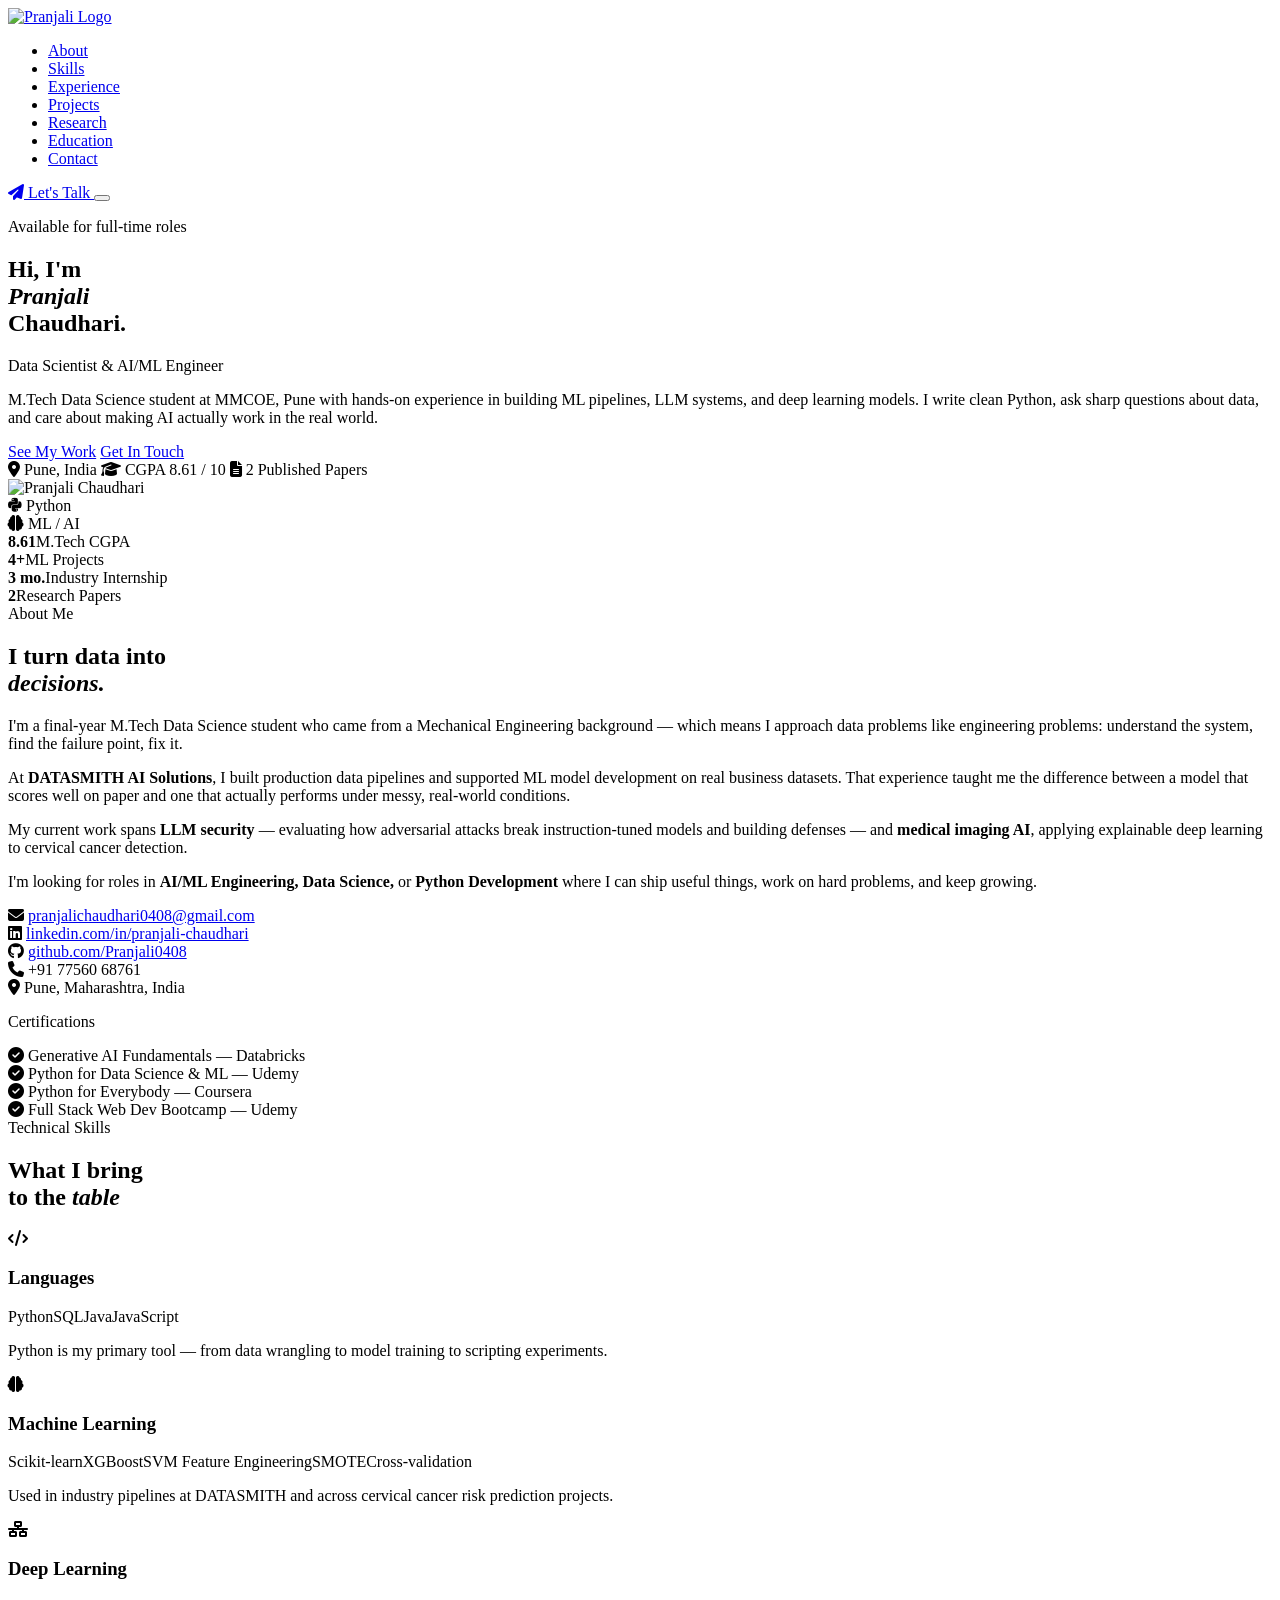
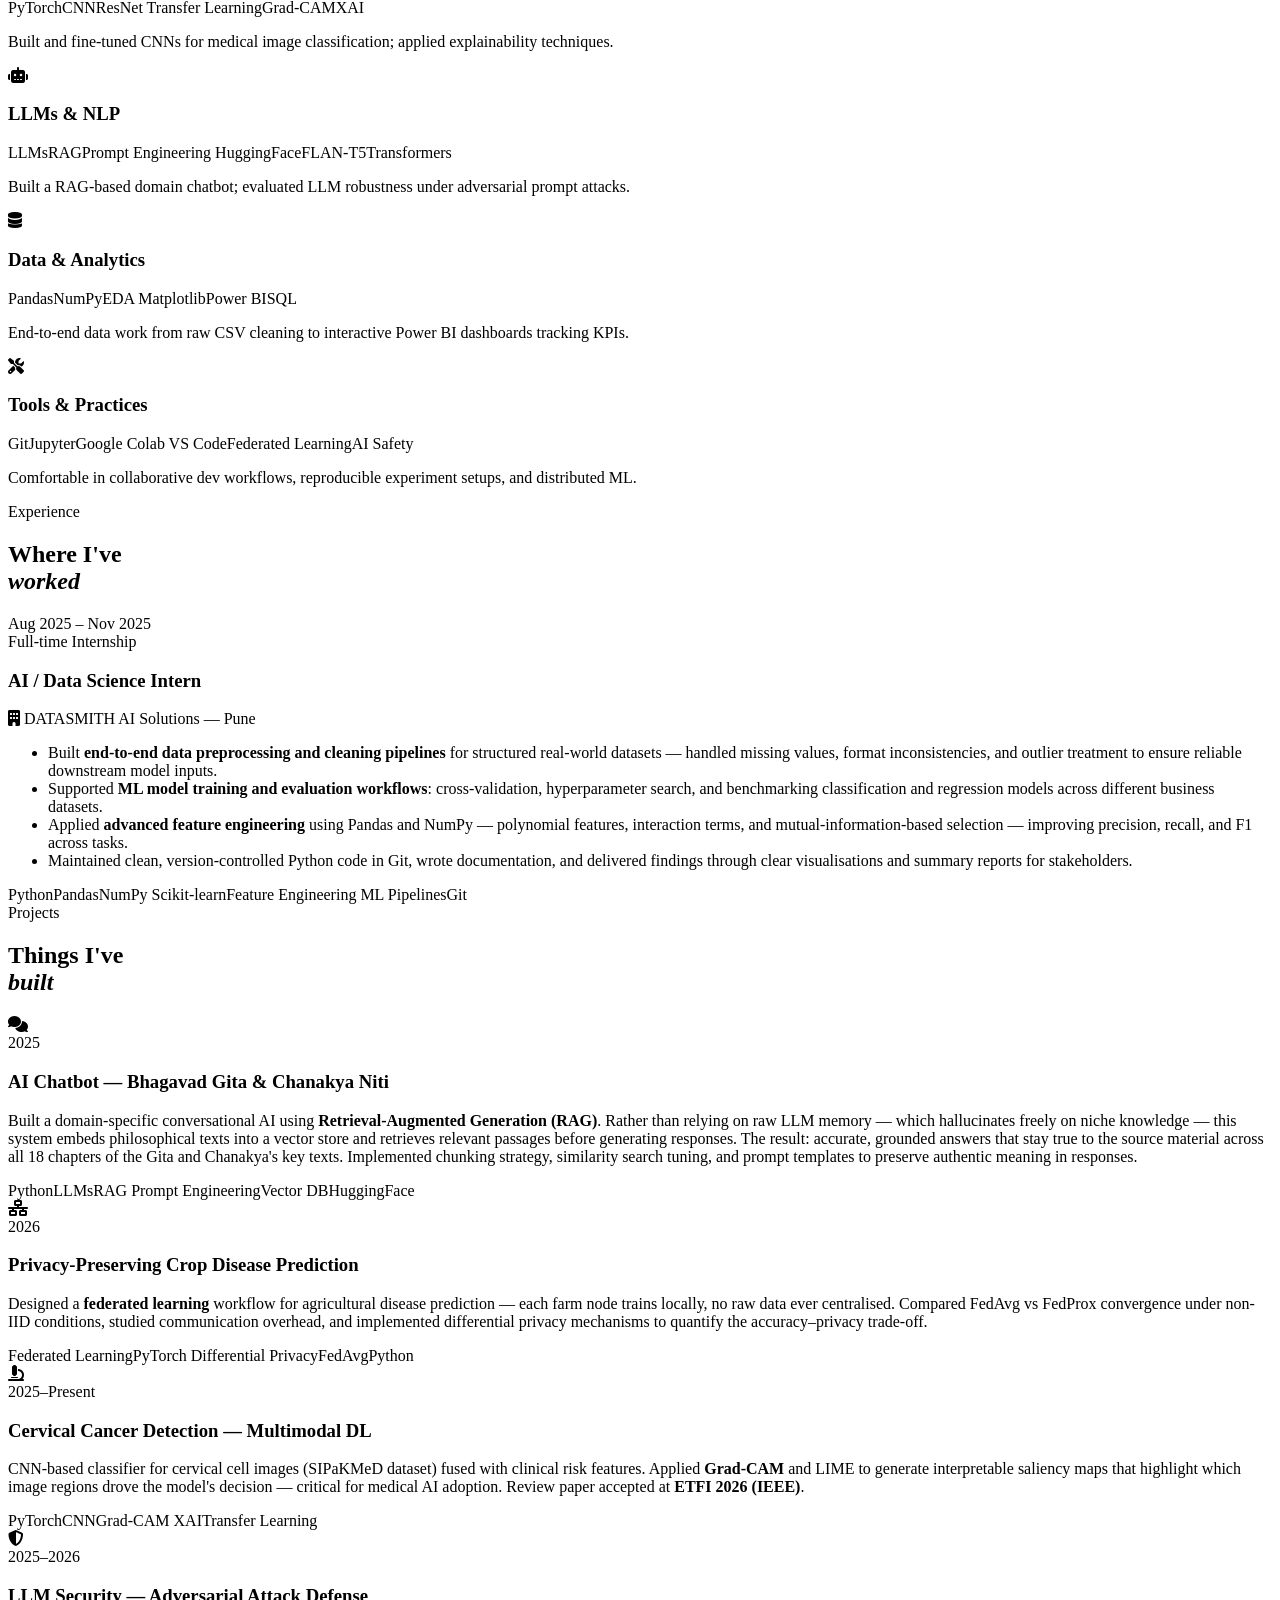
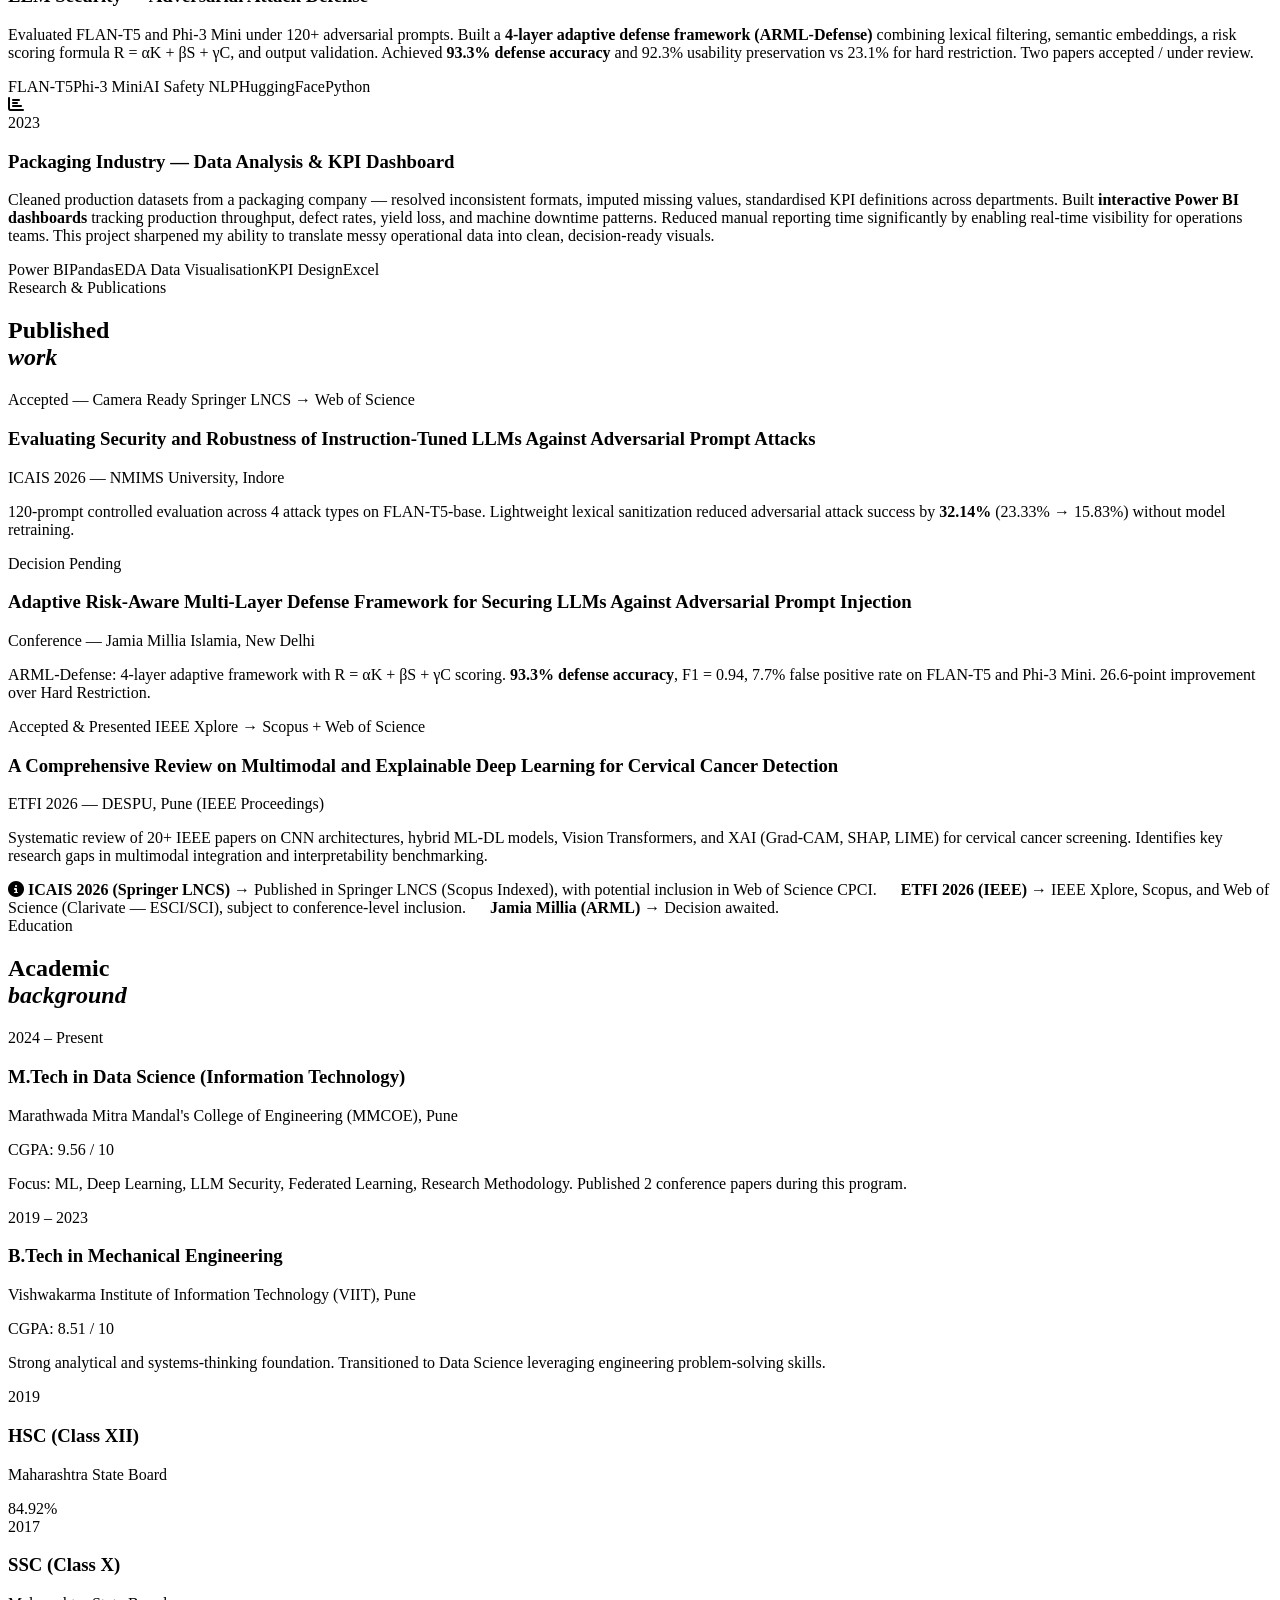
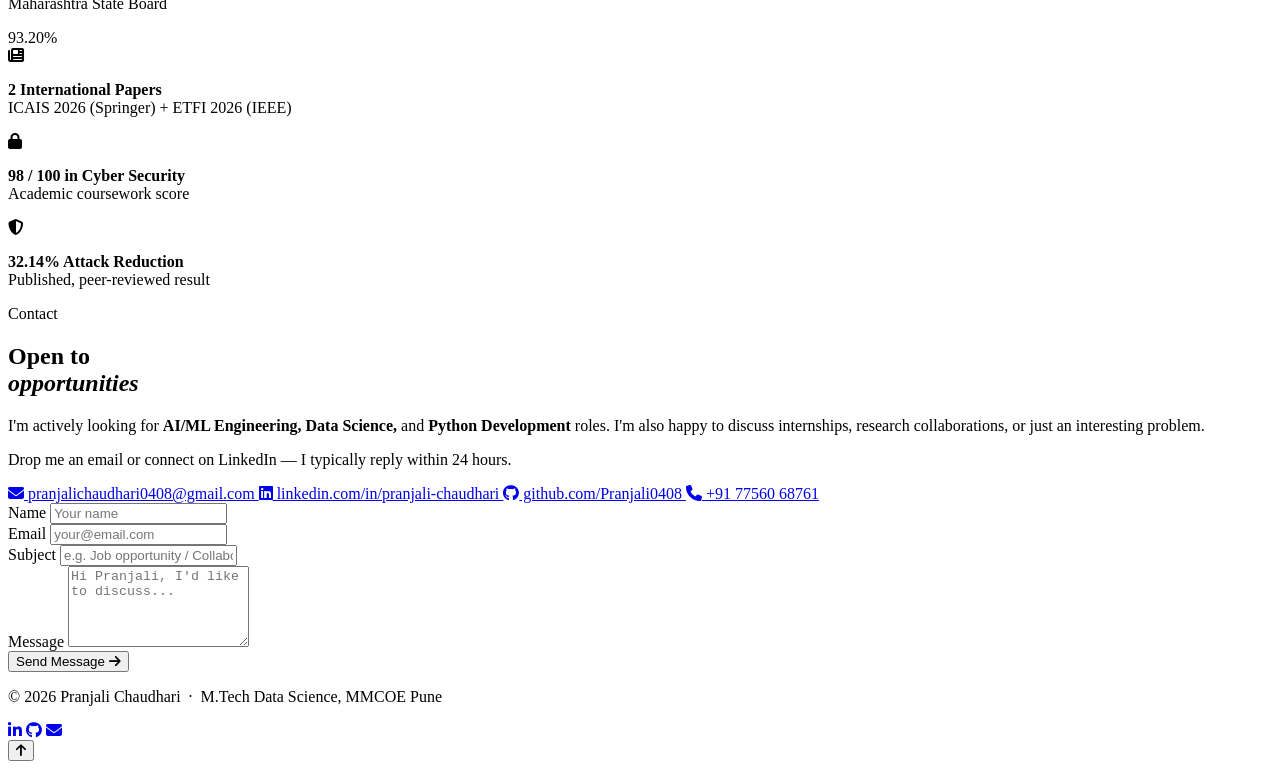
==== portfolio2/index.html @ 1c3c1603 "index.html" ====
<!DOCTYPE html>
<html lang="en">
<head>
  <meta charset="UTF-8" />
  <meta name="viewport" content="width=device-width, initial-scale=1.0" />
  <title>Pranjali Chaudhari — Data Scientist & AI/ML Engineer</title>
  <link rel="preconnect" href="https://fonts.googleapis.com" />
  <link href="https://fonts.googleapis.com/css2?family=Cormorant+Garamond:wght@400;500;600;700&family=Plus+Jakarta+Sans:wght@300;400;500;600;700&family=JetBrains+Mono:wght@400;500&display=swap" rel="stylesheet" />
  <link rel="stylesheet" href="https://cdnjs.cloudflare.com/ajax/libs/font-awesome/6.5.0/css/all.min.css" />
  <link rel="stylesheet" href="style.css" />
</head>
<body>

  <!-- NAV -->
  <header id="header">
    <nav class="nav-inner">
     <a class="logo" href="#home">
  <img src="ChatGPT Image Mar 29, 2026, 11_35_41 AM.png" alt="Pranjali Logo">
</a>
      <ul class="nav-links" id="navLinks">
        <li><a href="#about">About</a></li>
        <li><a href="#skills">Skills</a></li>
        <li><a href="#experience">Experience</a></li>
        <li><a href="#projects">Projects</a></li>
        <li><a href="#research">Research</a></li>
        <li><a href="#education">Education</a></li>
        <li><a href="#contact">Contact</a></li>
      </ul>
      <a class="nav-hire" href="mailto:pranjalichaudhari0408@gmail.com">
        <i class="fas fa-paper-plane"></i> Let's Talk
      </a>
      <button class="burger" id="burger" onclick="toggleNav()">
        <span></span><span></span><span></span>
      </button>
    </nav>
  </header>

  <!-- HERO -->
  <section id="home" class="hero">
    <div class="hero-inner">

      <!-- LEFT -->
      <div class="hero-text">
        <p class="hero-eyebrow">
          <span class="dot"></span> Available for full-time roles
        </p>
        <h1 class="hero-heading">
          Hi, I'm<br>
          <em>Pranjali</em><br>
          Chaudhari.
        </h1>
        <p class="hero-role" id="roleText">Data Scientist & AI/ML Engineer</p>
        <p class="hero-bio">
          M.Tech Data Science student at MMCOE, Pune with hands-on experience in building
          ML pipelines, LLM systems, and deep learning models. I write clean Python,
          ask sharp questions about data, and care about making AI actually work in the real world.
        </p>
        <div class="hero-actions">
          <a href="#projects" class="btn-main">See My Work</a>
          <a href="#contact" class="btn-sec">Get In Touch</a>
        </div>
        <div class="hero-chips">
          <span class="chip"><i class="fas fa-map-marker-alt"></i> Pune, India</span>
          <span class="chip"><i class="fas fa-graduation-cap"></i> CGPA 8.61 / 10</span>
          <span class="chip"><i class="fas fa-file-alt"></i> 2 Published Papers</span>
        </div>
      </div>

      <!-- RIGHT: PHOTO -->
      <div class="hero-photo">
        <div class="photo-card">
          <!--
            TO ADD YOUR PHOTO:
            Replace the block below with:
            <img src="photo.png" alt="Pranjali Chaudhari" />
          -->
          
          <img src="PassportPhotograph (1).png" alt="Pranjali Chaudhari" />
          <div class="photo-card">
 
</div>
        </div>
        <div class="photo-accent"></div>
        <div class="photo-tag t1"><i class="fab fa-python"></i> Python</div>
        <div class="photo-tag t2"><i class="fas fa-brain"></i> ML / AI</div>
      </div>

    </div>

    <!-- STAT ROW -->
    <div class="stat-row">
      <div class="stat-item">
        <strong>8.61</strong><span>M.Tech CGPA</span>
      </div>
      <div class="stat-divider"></div>
      <div class="stat-item">
        <strong>4+</strong><span>ML Projects</span>
      </div>
      <div class="stat-divider"></div>
      <div class="stat-item">
        <strong>3 mo.</strong><span>Industry Internship</span>
      </div>
      <div class="stat-divider"></div>
      <div class="stat-item">
        <strong>2</strong><span>Research Papers</span>
      </div>
    </div>
  </section>

  <!-- ABOUT -->
  <section id="about" class="section">
    <div class="wrap">
      <div class="section-label">About Me</div>
      <div class="about-grid">
        <div class="about-left">
          <h2 class="section-heading">I turn data into<br><em>decisions.</em></h2>
          <p>
            I'm a final-year M.Tech Data Science student who came from a Mechanical Engineering background
            — which means I approach data problems like engineering problems: understand the system,
            find the failure point, fix it.
          </p>
          <p>
            At <strong>DATASMITH AI Solutions</strong>, I built production data pipelines and
            supported ML model development on real business datasets. That experience taught me
            the difference between a model that scores well on paper and one that
            actually performs under messy, real-world conditions.
          </p>
          <p>
            My current work spans <strong>LLM security</strong> — evaluating how adversarial attacks
            break instruction-tuned models and building defenses — and <strong>medical imaging AI</strong>,
            applying explainable deep learning to cervical cancer detection.
          </p>
          <p>
            I'm looking for roles in <strong>AI/ML Engineering, Data Science,</strong> or
            <strong>Python Development</strong> where I can ship useful things, work on hard problems,
            and keep growing.
          </p>
        </div>
        <div class="about-right">
          <div class="info-block">
            <div class="info-row">
              <i class="fas fa-envelope"></i>
              <a href="mailto:pranjalichaudhari0408@gmail.com">pranjalichaudhari0408@gmail.com</a>
            </div>
            <div class="info-row">
              <i class="fab fa-linkedin"></i>
              <a href="https://linkedin.com/in/pranjali-chaudhari" target="_blank">linkedin.com/in/pranjali-chaudhari</a>
            </div>
            <div class="info-row">
              <i class="fab fa-github"></i>
              <a href="https://github.com/Pranjali0408" target="_blank">github.com/Pranjali0408</a>
            </div>
            <div class="info-row">
              <i class="fas fa-phone"></i>
              <span>+91 77560 68761</span>
            </div>
            <div class="info-row">
              <i class="fas fa-map-marker-alt"></i>
              <span>Pune, Maharashtra, India</span>
            </div>
          </div>
          <div class="cert-block">
            <p class="cert-title">Certifications</p>
            <div class="cert-list">
              <div class="cert-row"><i class="fas fa-check-circle"></i> Generative AI Fundamentals — Databricks</div>
              <div class="cert-row"><i class="fas fa-check-circle"></i> Python for Data Science & ML — Udemy</div>
              <div class="cert-row"><i class="fas fa-check-circle"></i> Python for Everybody — Coursera</div>
              <div class="cert-row"><i class="fas fa-check-circle"></i> Full Stack Web Dev Bootcamp — Udemy</div>
            </div>
          </div>
        </div>
      </div>
    </div>
  </section>

  <!-- SKILLS -->
  <section id="skills" class="section bg-alt">
    <div class="wrap">
      <div class="section-label">Technical Skills</div>
      <h2 class="section-heading">What I bring<br>to the <em>table</em></h2>
      <div class="skills-grid">

        <div class="skill-card" data-delay="0">
          <div class="sk-icon"><i class="fas fa-code"></i></div>
          <h3>Languages</h3>
          <div class="sk-tags">
            <span>Python</span><span>SQL</span><span>Java</span><span>JavaScript</span>
          </div>
          <p class="sk-note">Python is my primary tool — from data wrangling to model training to scripting experiments.</p>
        </div>

        <div class="skill-card" data-delay="1">
          <div class="sk-icon"><i class="fas fa-brain"></i></div>
          <h3>Machine Learning</h3>
          <div class="sk-tags">
            <span>Scikit-learn</span><span>XGBoost</span><span>SVM</span>
            <span>Feature Engineering</span><span>SMOTE</span><span>Cross-validation</span>
          </div>
          <p class="sk-note">Used in industry pipelines at DATASMITH and across cervical cancer risk prediction projects.</p>
        </div>

        <div class="skill-card" data-delay="2">
          <div class="sk-icon"><i class="fas fa-network-wired"></i></div>
          <h3>Deep Learning</h3>
          <div class="sk-tags">
            <span>PyTorch</span><span>CNN</span><span>ResNet</span>
            <span>Transfer Learning</span><span>Grad-CAM</span><span>XAI</span>
          </div>
          <p class="sk-note">Built and fine-tuned CNNs for medical image classification; applied explainability techniques.</p>
        </div>

        <div class="skill-card" data-delay="3">
          <div class="sk-icon"><i class="fas fa-robot"></i></div>
          <h3>LLMs & NLP</h3>
          <div class="sk-tags">
            <span>LLMs</span><span>RAG</span><span>Prompt Engineering</span>
            <span>HuggingFace</span><span>FLAN-T5</span><span>Transformers</span>
          </div>
          <p class="sk-note">Built a RAG-based domain chatbot; evaluated LLM robustness under adversarial prompt attacks.</p>
        </div>

        <div class="skill-card" data-delay="4">
          <div class="sk-icon"><i class="fas fa-database"></i></div>
          <h3>Data & Analytics</h3>
          <div class="sk-tags">
            <span>Pandas</span><span>NumPy</span><span>EDA</span>
            <span>Matplotlib</span><span>Power BI</span><span>SQL</span>
          </div>
          <p class="sk-note">End-to-end data work from raw CSV cleaning to interactive Power BI dashboards tracking KPIs.</p>
        </div>

        <div class="skill-card" data-delay="5">
          <div class="sk-icon"><i class="fas fa-tools"></i></div>
          <h3>Tools & Practices</h3>
          <div class="sk-tags">
            <span>Git</span><span>Jupyter</span><span>Google Colab</span>
            <span>VS Code</span><span>Federated Learning</span><span>AI Safety</span>
          </div>
          <p class="sk-note">Comfortable in collaborative dev workflows, reproducible experiment setups, and distributed ML.</p>
        </div>

      </div>
    </div>
  </section>

  <!-- EXPERIENCE -->
  <section id="experience" class="section">
    <div class="wrap">
      <div class="section-label">Experience</div>
      <h2 class="section-heading">Where I've<br><em>worked</em></h2>
      <div class="exp-block">
        <div class="exp-left">
          <div class="exp-period">Aug 2025 – Nov 2025</div>
          <div class="exp-type">Full-time Internship</div>
        </div>
        <div class="exp-right">
          <h3 class="exp-title">AI / Data Science Intern</h3>
          <p class="exp-company"><i class="fas fa-building"></i> DATASMITH AI Solutions — Pune</p>
          <ul class="exp-list">
            <li>
              Built <strong>end-to-end data preprocessing and cleaning pipelines</strong> for structured real-world datasets —
              handled missing values, format inconsistencies, and outlier treatment to ensure reliable downstream model inputs.
            </li>
            <li>
              Supported <strong>ML model training and evaluation workflows</strong>: cross-validation, hyperparameter search,
              and benchmarking classification and regression models across different business datasets.
            </li>
            <li>
              Applied <strong>advanced feature engineering</strong> using Pandas and NumPy — polynomial features,
              interaction terms, and mutual-information-based selection — improving precision, recall, and F1 across tasks.
            </li>
            <li>
              Maintained clean, version-controlled Python code in Git, wrote documentation, and delivered findings
              through clear visualisations and summary reports for stakeholders.
            </li>
          </ul>
          <div class="exp-stack">
            <span>Python</span><span>Pandas</span><span>NumPy</span>
            <span>Scikit-learn</span><span>Feature Engineering</span>
            <span>ML Pipelines</span><span>Git</span>
          </div>
        </div>
      </div>
    </div>
  </section>

  <!-- PROJECTS -->
  <section id="projects" class="section bg-alt">
    <div class="wrap">
      <div class="section-label">Projects</div>
      <h2 class="section-heading">Things I've<br><em>built</em></h2>

      <div class="proj-grid">

        <!-- CHATBOT - Featured -->
        <div class="proj-card wide" data-delay="0">
          <div class="proj-header">
            <div class="proj-icon icon-blue"><i class="fas fa-comments"></i></div>
            <span class="proj-year">2025</span>
          </div>
          <h3>AI Chatbot — Bhagavad Gita & Chanakya Niti</h3>
          <p>
            Built a domain-specific conversational AI using <strong>Retrieval-Augmented Generation (RAG)</strong>.
            Rather than relying on raw LLM memory — which hallucinates freely on niche knowledge —
            this system embeds philosophical texts into a vector store and retrieves relevant passages before generating responses.
            The result: accurate, grounded answers that stay true to the source material across all 18 chapters of the Gita and Chanakya's key texts.
            Implemented chunking strategy, similarity search tuning, and prompt templates to preserve authentic meaning in responses.
          </p>
          <div class="proj-stack">
            <span>Python</span><span>LLMs</span><span>RAG</span>
            <span>Prompt Engineering</span><span>Vector DB</span><span>HuggingFace</span>
          </div>
        </div>

        <!-- Federated Learning -->
        <div class="proj-card" data-delay="1">
          <div class="proj-header">
            <div class="proj-icon icon-green"><i class="fas fa-network-wired"></i></div>
            <span class="proj-year">2026</span>
          </div>
          <h3>Privacy-Preserving Crop Disease Prediction</h3>
          <p>
            Designed a <strong>federated learning</strong> workflow for agricultural disease prediction —
            each farm node trains locally, no raw data ever centralised.
            Compared FedAvg vs FedProx convergence under non-IID conditions,
            studied communication overhead, and implemented differential privacy mechanisms
            to quantify the accuracy–privacy trade-off.
          </p>
          <div class="proj-stack">
            <span>Federated Learning</span><span>PyTorch</span>
            <span>Differential Privacy</span><span>FedAvg</span><span>Python</span>
          </div>
        </div>

        <!-- Cervical Cancer -->
        <div class="proj-card" data-delay="2">
          <div class="proj-header">
            <div class="proj-icon icon-rose"><i class="fas fa-microscope"></i></div>
            <span class="proj-year">2025–Present</span>
          </div>
          <h3>Cervical Cancer Detection — Multimodal DL</h3>
          <p>
            CNN-based classifier for cervical cell images (SIPaKMeD dataset) fused with
            clinical risk features. Applied <strong>Grad-CAM</strong> and LIME to generate
            interpretable saliency maps that highlight which image regions drove the model's decision —
            critical for medical AI adoption. Review paper accepted at <strong>ETFI 2026 (IEEE)</strong>.
          </p>
          <div class="proj-stack">
            <span>PyTorch</span><span>CNN</span><span>Grad-CAM</span>
            <span>XAI</span><span>Transfer Learning</span>
          </div>
        </div>

        <!-- LLM Security -->
        <div class="proj-card" data-delay="3">
          <div class="proj-header">
            <div class="proj-icon icon-amber"><i class="fas fa-shield-alt"></i></div>
            <span class="proj-year">2025–2026</span>
          </div>
          <h3>LLM Security — Adversarial Attack Defense</h3>
          <p>
            Evaluated FLAN-T5 and Phi-3 Mini under 120+ adversarial prompts.
            Built a <strong>4-layer adaptive defense framework (ARML-Defense)</strong>
            combining lexical filtering, semantic embeddings, a risk scoring formula
            R = αK + βS + γC, and output validation. Achieved <strong>93.3% defense accuracy</strong>
            and 92.3% usability preservation vs 23.1% for hard restriction.
            Two papers accepted / under review.
          </p>
          <div class="proj-stack">
            <span>FLAN-T5</span><span>Phi-3 Mini</span><span>AI Safety</span>
            <span>NLP</span><span>HuggingFace</span><span>Python</span>
          </div>
        </div>

        <!-- Power BI -->
        <div class="proj-card wide" data-delay="4">
          <div class="proj-header">
            <div class="proj-icon icon-blue"><i class="fas fa-chart-bar"></i></div>
            <span class="proj-year">2023</span>
          </div>
          <h3>Packaging Industry — Data Analysis & KPI Dashboard</h3>
          <p>
            Cleaned production datasets from a packaging company — resolved inconsistent formats, imputed missing values,
            standardised KPI definitions across departments. Built <strong>interactive Power BI dashboards</strong>
            tracking production throughput, defect rates, yield loss, and machine downtime patterns.
            Reduced manual reporting time significantly by enabling real-time visibility for operations teams.
            This project sharpened my ability to translate messy operational data into clean, decision-ready visuals.
          </p>
          <div class="proj-stack">
            <span>Power BI</span><span>Pandas</span><span>EDA</span>
            <span>Data Visualisation</span><span>KPI Design</span><span>Excel</span>
          </div>
        </div>

      </div>
    </div>
  </section>

  <!-- RESEARCH -->
  <section id="research" class="section">
    <div class="wrap">
      <div class="section-label">Research & Publications</div>
      <h2 class="section-heading">Published<br><em>work</em></h2>
      <div class="pub-grid">

        <div class="pub-card">
          <div class="pub-meta-top">
            <span class="pub-status published">Accepted — Camera Ready</span>
            <span class="pub-index">Springer LNCS → Web of Science</span>
          </div>
          <h3>Evaluating Security and Robustness of Instruction-Tuned LLMs Against Adversarial Prompt Attacks</h3>
          <p class="pub-venue">ICAIS 2026 — NMIMS University, Indore</p>
          <p class="pub-summary">
            120-prompt controlled evaluation across 4 attack types on FLAN-T5-base.
            Lightweight lexical sanitization reduced adversarial attack success by <strong>32.14%</strong>
            (23.33% → 15.83%) without model retraining.
          </p>
        </div>

        <div class="pub-card">
          <div class="pub-meta-top">
            <span class="pub-status pending">Decision Pending</span>
          </div>
          <h3>Adaptive Risk-Aware Multi-Layer Defense Framework for Securing LLMs Against Adversarial Prompt Injection</h3>
          <p class="pub-venue">Conference — Jamia Millia Islamia, New Delhi</p>
          <p class="pub-summary">
            ARML-Defense: 4-layer adaptive framework with R = αK + βS + γC scoring.
            <strong>93.3% defense accuracy</strong>, F1 = 0.94, 7.7% false positive rate
            on FLAN-T5 and Phi-3 Mini. 26.6-point improvement over Hard Restriction.
          </p>
        </div>

        <div class="pub-card">
          <div class="pub-meta-top">
            <span class="pub-status published">Accepted & Presented</span>
            <span class="pub-index">IEEE Xplore → Scopus + Web of Science</span>
          </div>
          <h3>A Comprehensive Review on Multimodal and Explainable Deep Learning for Cervical Cancer Detection</h3>
          <p class="pub-venue">ETFI 2026 — DESPU, Pune (IEEE Proceedings)</p>
          <p class="pub-summary">
            Systematic review of 20+ IEEE papers on CNN architectures, hybrid ML-DL models,
            Vision Transformers, and XAI (Grad-CAM, SHAP, LIME) for cervical cancer screening.
            Identifies key research gaps in multimodal integration and interpretability benchmarking.
          </p>
        </div>

      </div>

      <div class="index-note">
        <i class="fas fa-info-circle"></i>
        <span>
          <strong>ICAIS 2026 (Springer LNCS)</strong> → Published in Springer LNCS (Scopus Indexed), with potential inclusion in Web of Science CPCI. &emsp;
          <strong>ETFI 2026 (IEEE)</strong> → IEEE Xplore, Scopus, and Web of Science (Clarivate — ESCI/SCI), subject to conference-level inclusion. &emsp;
          <strong>Jamia Millia (ARML)</strong> → Decision awaited.
        </span>
      </div>
    </div>
  </section>

  <!-- EDUCATION -->
  <section id="education" class="section bg-alt">
    <div class="wrap">
      <div class="section-label">Education</div>
      <h2 class="section-heading">Academic<br><em>background</em></h2>
      <div class="edu-list">

        <div class="edu-item">
          <div class="edu-line"></div>
          <div class="edu-dot"></div>
          <div class="edu-content">
            <div class="edu-period">2024 – Present</div>
            <h3>M.Tech in Data Science (Information Technology)</h3>
            <p class="edu-school">Marathwada Mitra Mandal's College of Engineering (MMCOE), Pune</p>
            <span class="edu-grade">CGPA: 9.56 / 10</span>
            <p class="edu-note">Focus: ML, Deep Learning, LLM Security, Federated Learning, Research Methodology. Published 2 conference papers during this program.</p>
          </div>
        </div>

        <div class="edu-item">
          <div class="edu-line"></div>
          <div class="edu-dot"></div>
          <div class="edu-content">
            <div class="edu-period">2019 – 2023</div>
            <h3>B.Tech in Mechanical Engineering</h3>
            <p class="edu-school">Vishwakarma Institute of Information Technology (VIIT), Pune</p>
            <span class="edu-grade">CGPA: 8.51 / 10</span>
            <p class="edu-note">Strong analytical and systems-thinking foundation. Transitioned to Data Science leveraging engineering problem-solving skills.</p>
          </div>
        </div>

        <div class="edu-item">
          <div class="edu-line short"></div>
          <div class="edu-dot"></div>
          <div class="edu-content">
            <div class="edu-period">2019</div>
            <h3>HSC (Class XII)</h3>
            <p class="edu-school">Maharashtra State Board</p>
            <span class="edu-grade">84.92%</span>
          </div>
        </div>

        <div class="edu-item">
          <div class="edu-dot"></div>
          <div class="edu-content">
            <div class="edu-period">2017</div>
            <h3>SSC (Class X)</h3>
            <p class="edu-school">Maharashtra State Board</p>
            <span class="edu-grade">93.20%</span>
          </div>
        </div>

      </div>

      <!-- Achievements -->
      <div class="ach-row">
        <div class="ach-card">
          <i class="fas fa-newspaper"></i>
          <p><strong>2 International Papers</strong><br>ICAIS 2026 (Springer) + ETFI 2026 (IEEE)</p>
        </div>
        <div class="ach-card">
          <i class="fas fa-lock"></i>
          <p><strong>98 / 100 in Cyber Security</strong><br>Academic coursework score</p>
        </div>
        <div class="ach-card">
          <i class="fas fa-shield-alt"></i>
          <p><strong>32.14% Attack Reduction</strong><br>Published, peer-reviewed result</p>
        </div>
      </div>
    </div>
  </section>

  <!-- CONTACT -->
  <section id="contact" class="section">
    <div class="wrap">
      <div class="section-label">Contact</div>
      <div class="contact-grid">
        <div class="contact-left">
          <h2 class="section-heading">Open to<br><em>opportunities</em></h2>
          <p>
            I'm actively looking for <strong>AI/ML Engineering, Data Science,</strong> and
            <strong>Python Development</strong> roles. I'm also happy to discuss internships,
            research collaborations, or just an interesting problem.
          </p>
          <p>Drop me an email or connect on LinkedIn — I typically reply within 24 hours.</p>
          <div class="contact-links">
            <a href="mailto:pranjalichaudhari0408@gmail.com" class="clink">
              <i class="fas fa-envelope"></i> pranjalichaudhari0408@gmail.com
            </a>
            <a href="https://linkedin.com/in/pranjali-chaudhari" target="_blank" class="clink">
              <i class="fab fa-linkedin"></i> linkedin.com/in/pranjali-chaudhari
            </a>
            <a href="https://github.com/Pranjali0408" target="_blank" class="clink">
              <i class="fab fa-github"></i> github.com/Pranjali0408
            </a>
            <a href="tel:+917756068761" class="clink">
              <i class="fas fa-phone"></i> +91 77560 68761
            </a>
          </div>
        </div>
        <div class="contact-right">
          <form class="contact-form" onsubmit="submitForm(event)">
            <div class="form-row">
              <div class="form-group">
                <label>Name</label>
                <input type="text" placeholder="Your name" required />
              </div>
              <div class="form-group">
                <label>Email</label>
                <input type="email" placeholder="your@email.com" required />
              </div>
            </div>
            <div class="form-group">
              <label>Subject</label>
              <input type="text" placeholder="e.g. Job opportunity / Collaboration" />
            </div>
            <div class="form-group">
              <label>Message</label>
              <textarea placeholder="Hi Pranjali, I'd like to discuss..." rows="5" required></textarea>
            </div>
            <button type="submit" class="form-btn" id="formBtn">
              Send Message <i class="fas fa-arrow-right"></i>
            </button>
          </form>
        </div>
      </div>
    </div>
  </section>

  <!-- FOOTER -->
  <footer>
    <div class="wrap footer-inner">
      <p class="footer-copy">© 2026 Pranjali Chaudhari &nbsp;·&nbsp; M.Tech Data Science, MMCOE Pune</p>
      <div class="footer-social">
        <a href="https://linkedin.com/in/pranjali-chaudhari" target="_blank" title="LinkedIn"><i class="fab fa-linkedin-in"></i></a>
        <a href="https://github.com/Pranjali0408" target="_blank" title="GitHub"><i class="fab fa-github"></i></a>
        <a href="mailto:pranjalichaudhari0408@gmail.com" title="Email"><i class="fas fa-envelope"></i></a>
      </div>
    </div>
  </footer>

  <button id="topBtn" onclick="scrollTop()" title="Back to top">
    <i class="fas fa-arrow-up"></i>
  </button>

  <script src="script.js"></script>
</body>
</html>
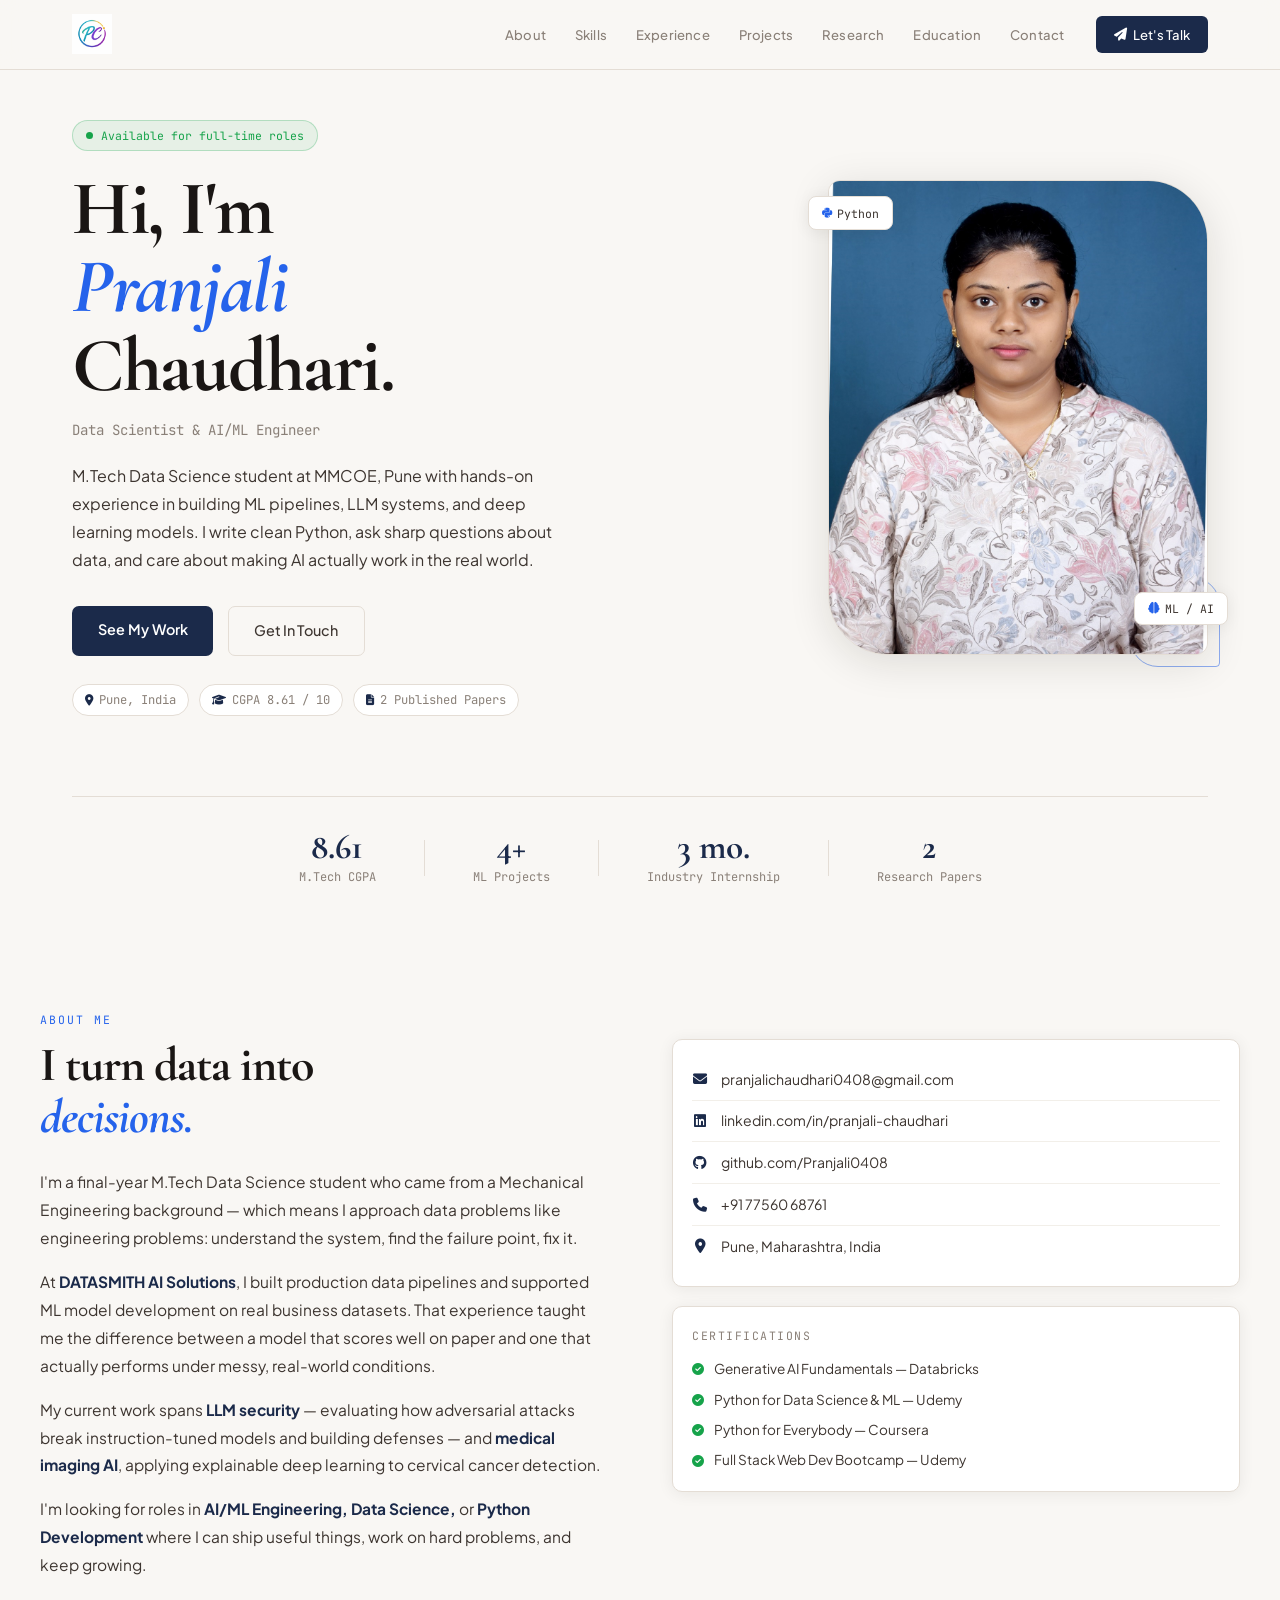
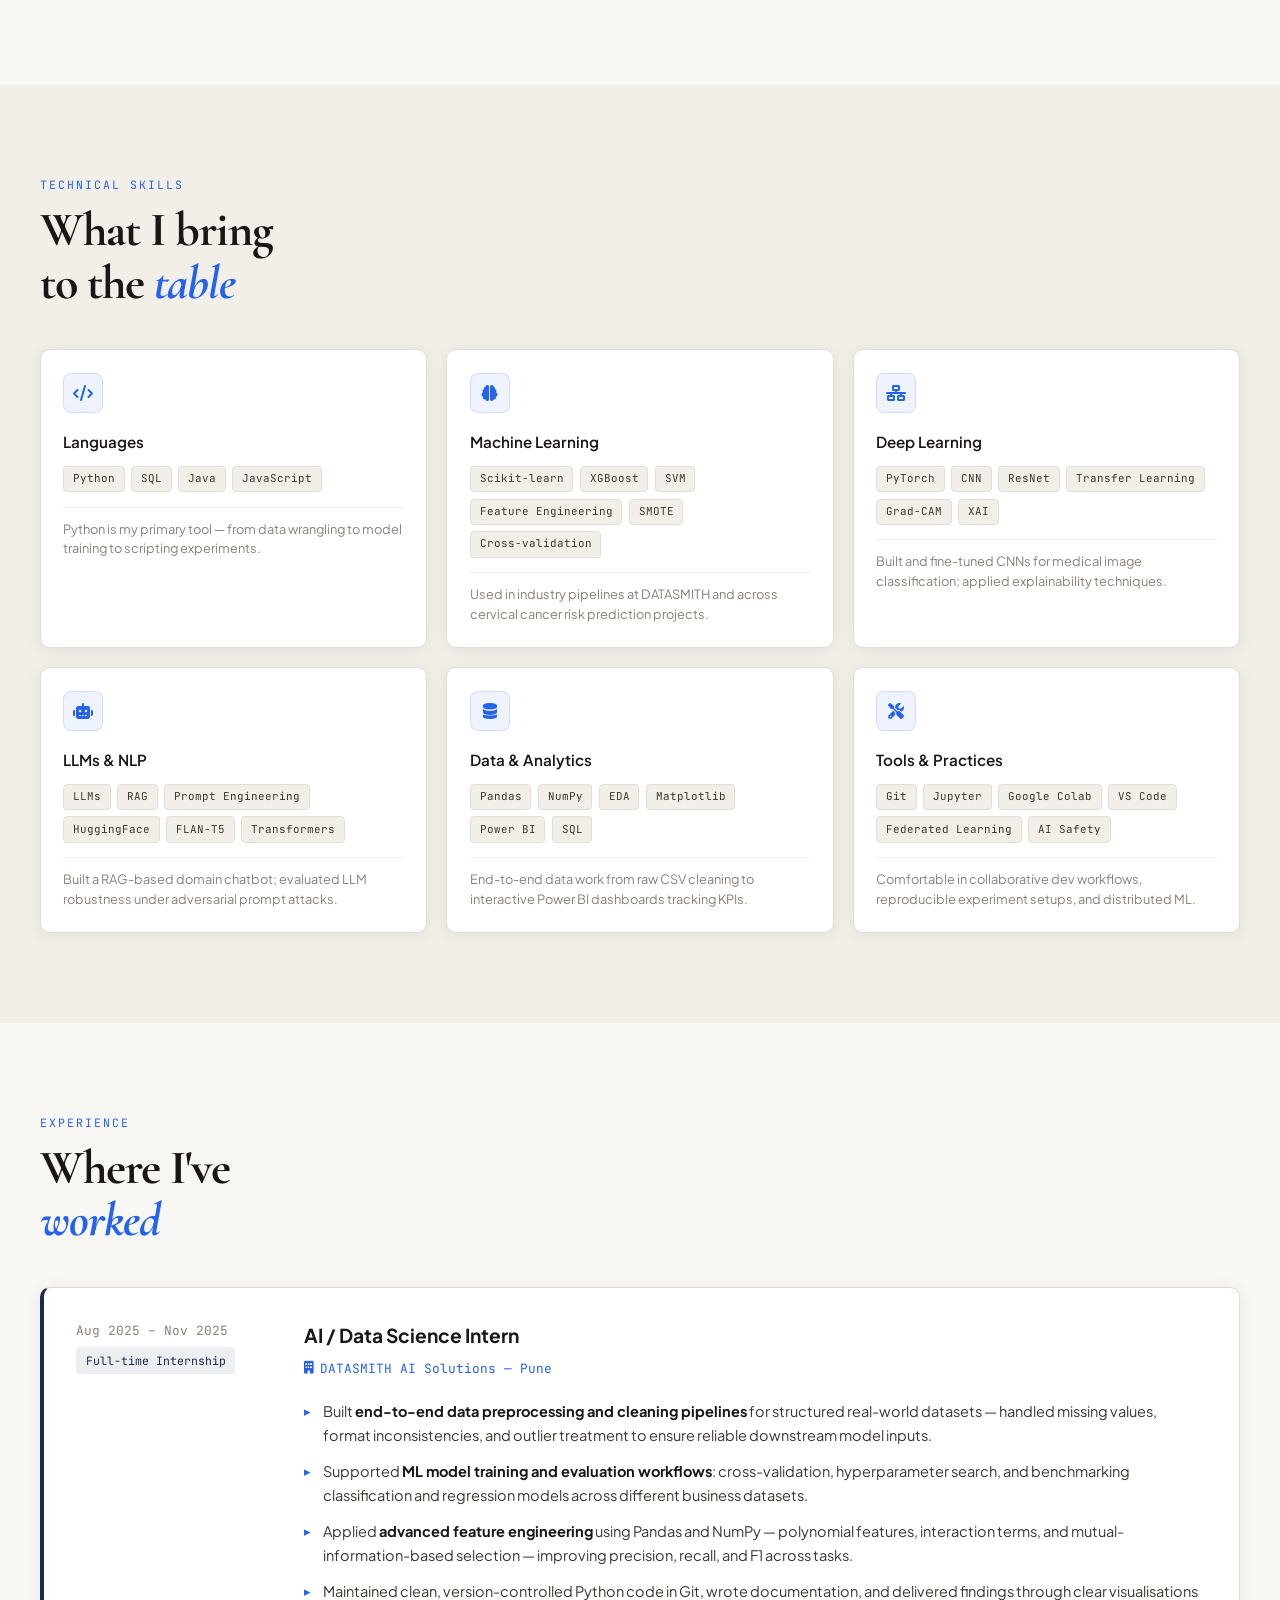
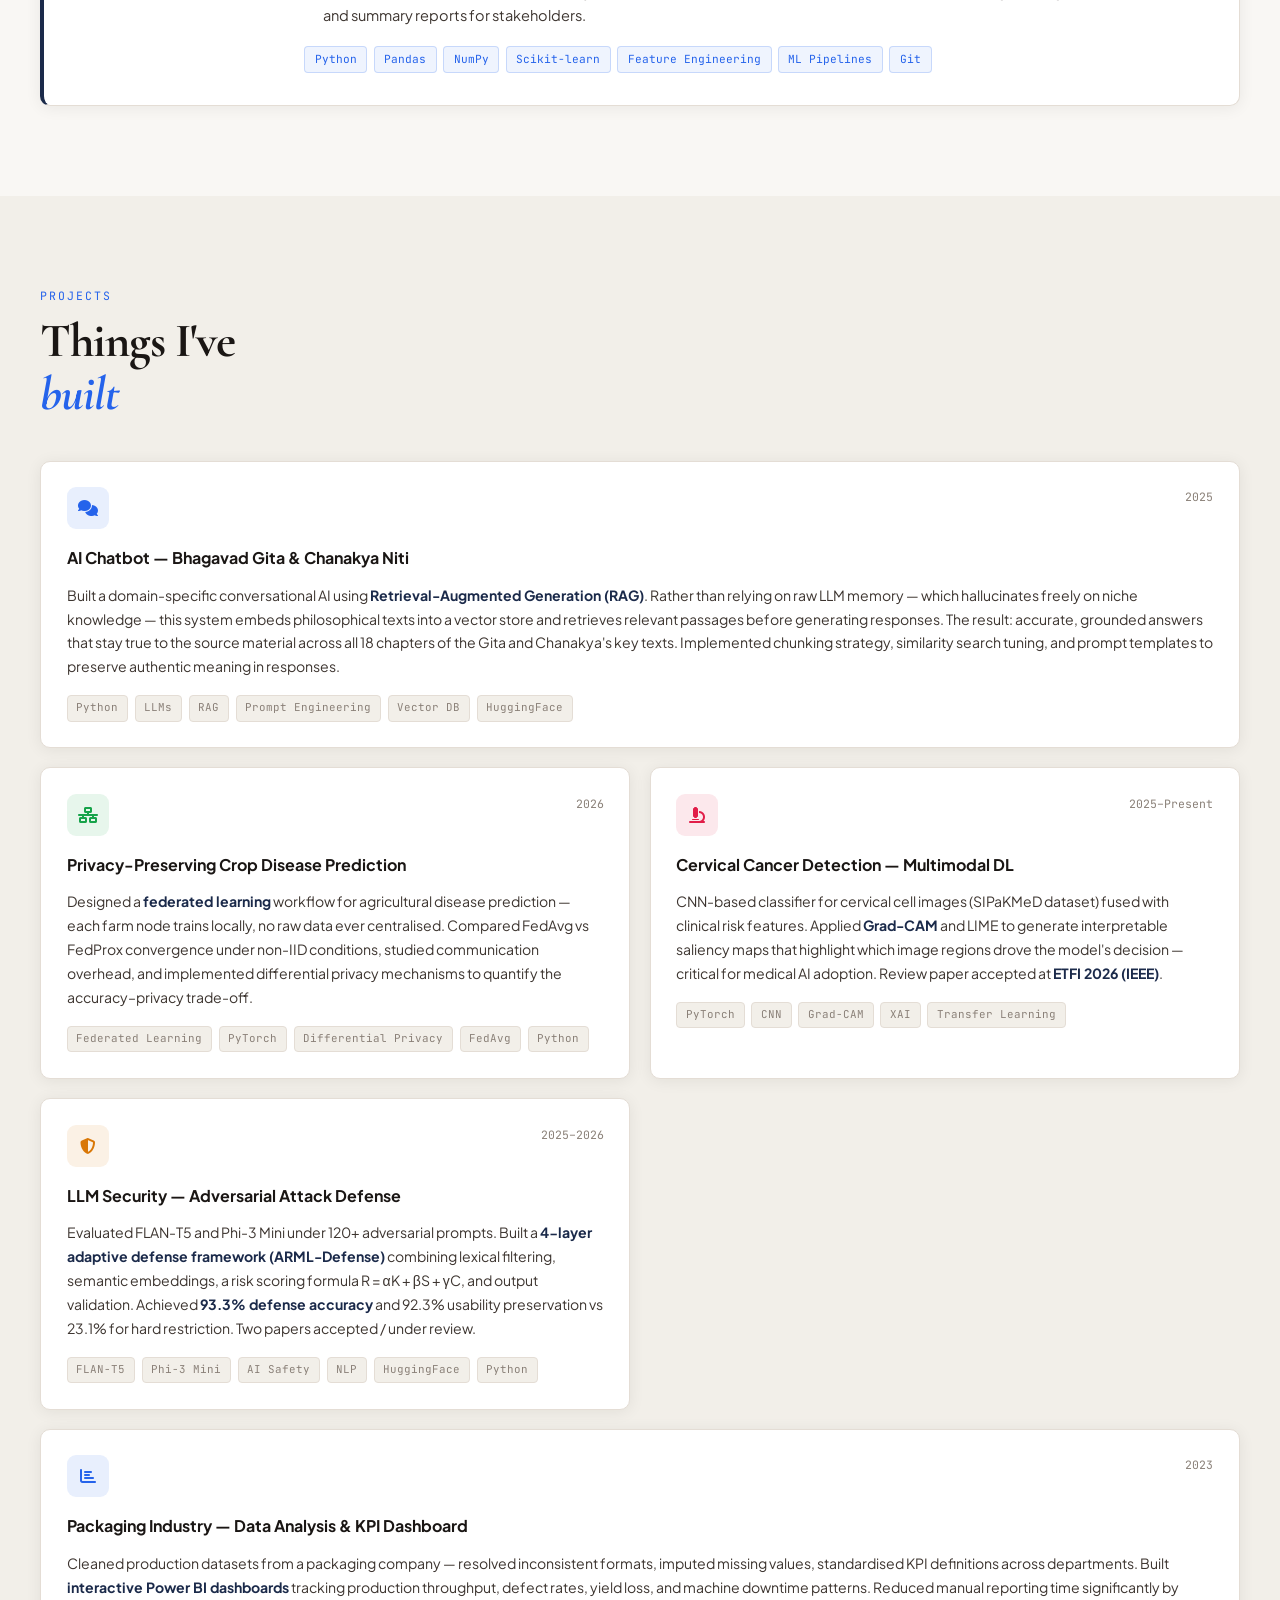
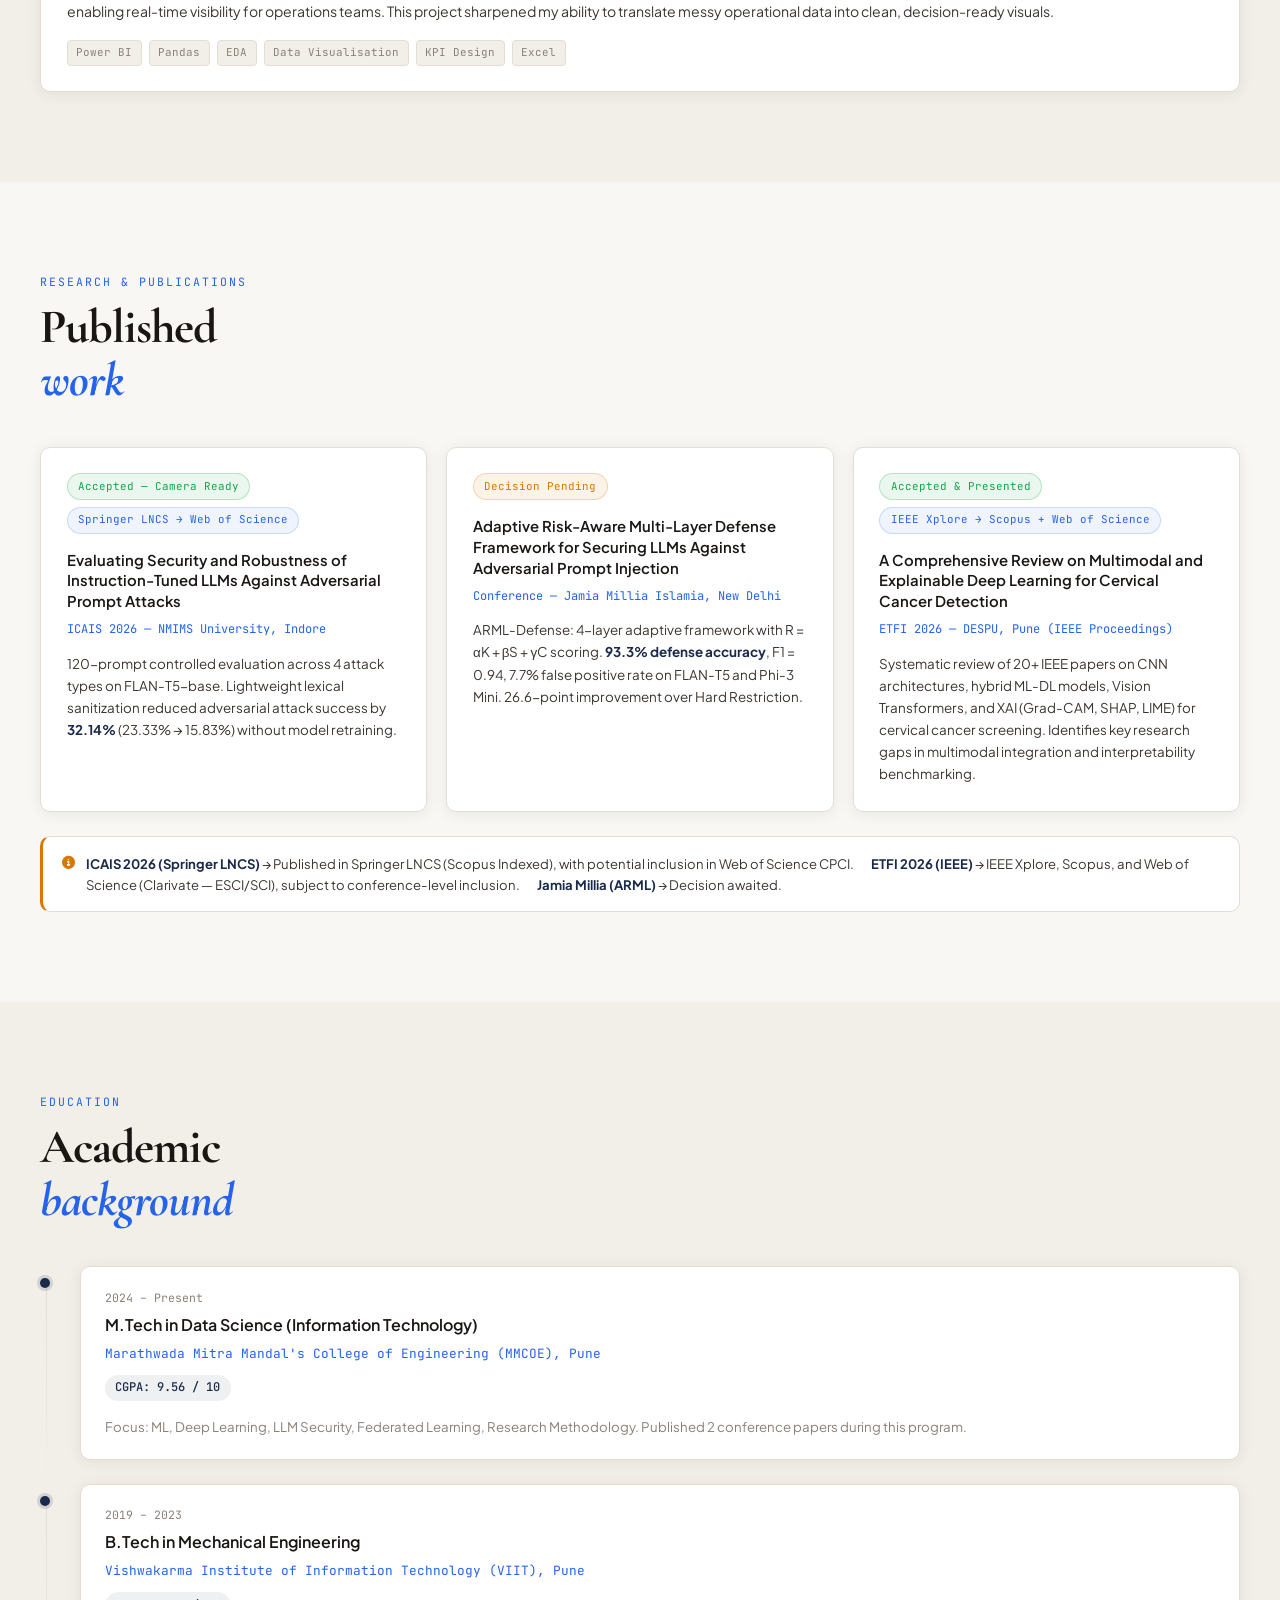
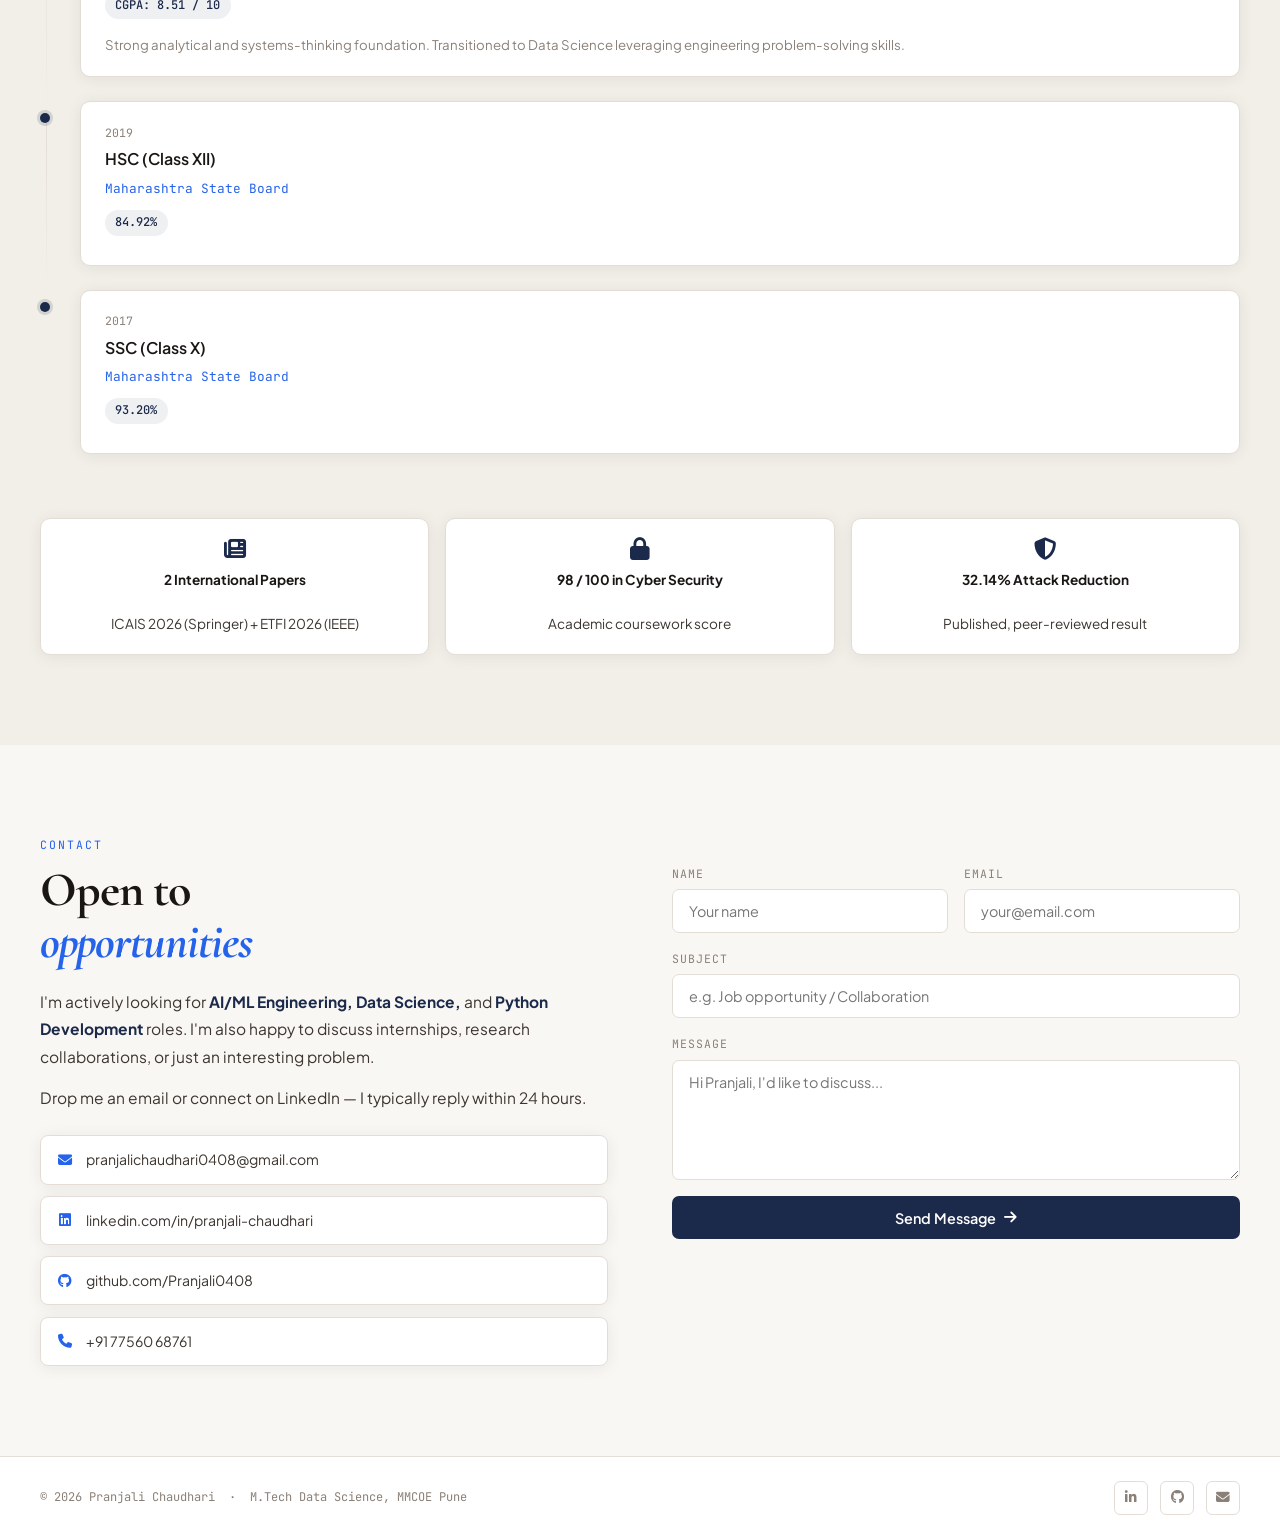
==== commit 5844b1ac: "index.html" ====
--- a/portfolio2/index.html
+++ b/portfolio2/index.html
@@ -15,7 +15,7 @@
   <header id="header">
     <nav class="nav-inner">
      <a class="logo" href="#home">
-  <img src="ChatGPT Image Mar 29, 2026, 11_35_41 AM.png" alt="Pranjali Logo">
+  <img src="logo.png" alt="Pranjali Logo">
 </a>
       <ul class="nav-links" id="navLinks">
         <li><a href="#about">About</a></li>
--- a/portfolio2/style.css
+++ b/portfolio2/style.css
@@ -0,0 +1,701 @@
+/* ── VARIABLES ─────────────────────────────────── */
+:root {
+  --bg:       #f9f7f4;
+  --bg-alt:   #f2efe9;
+  --card:     #ffffff;
+  --border:   #e4ddd5;
+  --ink:      #1a1614;
+  --ink2:     #3d3530;
+  --muted:    #8a8078;
+  --navy:     #1b2a4a;
+  --blue:     #2563eb;
+  --green:    #16a34a;
+  --rose:     #e11d48;
+  --amber:    #d97706;
+  --accent:   #1b2a4a;
+  --font-h:   'Cormorant Garamond', serif;
+  --font-b:   'Plus Jakarta Sans', sans-serif;
+  --font-m:   'JetBrains Mono', monospace;
+  --radius:   10px;
+  --shadow:   0 2px 16px rgba(26,22,20,.07);
+  --shadow-lg:0 8px 40px rgba(26,22,20,.12);
+}
+
+/* ── RESET ──────────────────────────────────────── */
+*, *::before, *::after { box-sizing: border-box; margin: 0; padding: 0; }
+html { scroll-behavior: smooth; font-size: 16px; }
+body {
+  background: var(--bg);
+  color: var(--ink);
+  font-family: var(--font-b);
+  line-height: 1.65;
+  overflow-x: hidden;
+}
+a { color: inherit; text-decoration: none; }
+img { max-width: 100%; display: block; }
+input, textarea, button { font-family: var(--font-b); }
+
+/* SCROLLBAR */
+::-webkit-scrollbar { width: 4px; }
+::-webkit-scrollbar-track { background: var(--bg-alt); }
+::-webkit-scrollbar-thumb { background: var(--border); border-radius: 2px; }
+
+/* ── NAV ─────────────────────────────────────────── */
+#header {
+  position: fixed; top: 0; left: 0; right: 0; z-index: 100;
+  background: rgba(249,247,244,.92);
+  backdrop-filter: blur(12px);
+  border-bottom: 1px solid var(--border);
+  transition: box-shadow .3s;
+}
+#header.scrolled { box-shadow: var(--shadow); }
+.nav-inner {
+  max-width: 1200px; margin: 0 auto;
+  padding: .9rem 2rem;
+  display: flex; align-items: center; gap: 2rem;
+}
+.logo {
+  font-family: var(--font-h);
+  font-size: 1.4rem; font-weight: 700;
+  color: var(--ink); margin-right: auto;
+}
+.logo span { color: var(--blue); }
+.nav-links {
+  display: flex; gap: 1.8rem; list-style: none;
+}
+.nav-links a {
+  font-size: .82rem; font-weight: 500;
+  color: var(--muted); letter-spacing: .2px;
+  transition: color .2s; position: relative;
+}
+.nav-links a::after {
+  content: ''; position: absolute;
+  bottom: -3px; left: 0; width: 0; height: 1.5px;
+  background: var(--blue); transition: width .25s;
+}
+.nav-links a:hover, .nav-links a.active { color: var(--ink); }
+.nav-links a:hover::after, .nav-links a.active::after { width: 100%; }
+.nav-hire {
+  display: flex; align-items: center; gap: .4rem;
+  background: var(--navy); color: #fff;
+  padding: .5rem 1.1rem; border-radius: 6px;
+  font-size: .82rem; font-weight: 500;
+  transition: background .2s, transform .2s;
+  white-space: nowrap;
+}
+.nav-hire:hover { background: var(--blue); transform: translateY(-1px); }
+.burger {
+  display: none; flex-direction: column; gap: 5px;
+  cursor: pointer; background: none; border: none;
+  padding: 4px;
+}
+.burger span {
+  display: block; width: 22px; height: 2px;
+  background: var(--ink); border-radius: 2px; transition: .3s;
+}
+
+/* ── HERO ────────────────────────────────────────── */
+.hero {
+  padding: 120px 2rem 0;
+  max-width: 1200px; margin: 0 auto;
+}
+.hero-inner {
+  display: grid; grid-template-columns: 1fr 380px;
+  gap: 5rem; align-items: center;
+  padding-bottom: 4rem;
+}
+.hero-eyebrow {
+  display: inline-flex; align-items: center; gap: .5rem;
+  font-family: var(--font-m); font-size: .72rem;
+  color: var(--green); margin-bottom: 1.2rem;
+  background: rgba(22,163,74,.08);
+  border: 1px solid rgba(22,163,74,.25);
+  padding: .3rem .8rem; border-radius: 20px;
+}
+.dot {
+  width: 7px; height: 7px; border-radius: 50%;
+  background: var(--green);
+  animation: pulse-dot 2s infinite;
+}
+@keyframes pulse-dot {
+  0%,100% { box-shadow: 0 0 0 0 rgba(22,163,74,.4); }
+  50% { box-shadow: 0 0 0 5px rgba(22,163,74,0); }
+}
+.hero-heading {
+  font-family: var(--font-h);
+  font-size: clamp(3rem, 6vw, 5.2rem);
+  font-weight: 700; line-height: 1.02;
+  letter-spacing: -1.5px; color: var(--ink);
+  margin-bottom: .9rem;
+}
+.hero-heading em {
+  font-style: italic; color: var(--blue);
+}
+.hero-role {
+  font-family: var(--font-m);
+  font-size: .88rem; color: var(--muted);
+  margin-bottom: 1.2rem; min-height: 1.4em;
+}
+.hero-bio {
+  font-size: 1rem; color: var(--ink2);
+  max-width: 480px; line-height: 1.75;
+  margin-bottom: 2rem;
+}
+.hero-actions {
+  display: flex; gap: .9rem; margin-bottom: 1.8rem;
+  flex-wrap: wrap;
+}
+.btn-main {
+  background: var(--navy); color: #fff;
+  padding: .75rem 1.6rem; border-radius: 7px;
+  font-size: .9rem; font-weight: 600;
+  transition: background .2s, transform .2s;
+}
+.btn-main:hover { background: var(--blue); transform: translateY(-2px); }
+.btn-sec {
+  border: 1.5px solid var(--border);
+  color: var(--ink2); padding: .75rem 1.6rem;
+  border-radius: 7px; font-size: .9rem; font-weight: 500;
+  transition: border-color .2s, color .2s;
+}
+.btn-sec:hover { border-color: var(--navy); color: var(--navy); }
+.hero-chips {
+  display: flex; flex-wrap: wrap; gap: .6rem;
+}
+.chip {
+  font-size: .76rem; font-family: var(--font-m);
+  background: var(--card); border: 1px solid var(--border);
+  padding: .3rem .75rem; border-radius: 20px;
+  color: var(--muted); display: flex; align-items: center; gap: .4rem;
+}
+.chip i { color: var(--navy); font-size: .7rem; }
+
+/* PHOTO */
+.hero-photo { position: relative; }
+.photo-card {
+  width: 100%; aspect-ratio: 4/5;
+  border-radius: 12px 60px 12px 60px;
+  overflow: hidden;
+  border: 1.5px solid var(--border);
+  background: var(--bg-alt);
+  box-shadow: var(--shadow-lg);
+  position: relative;
+}
+.photo-card img {
+  width: 100%; height: 100%;
+  object-fit: cover; display: block;
+}
+.photo-empty {
+  width: 100%; height: 100%;
+  display: flex; flex-direction: column;
+  align-items: center; justify-content: center;
+  gap: .7rem; color: var(--muted);
+  font-family: var(--font-m); font-size: .72rem;
+  text-align: center; padding: 1.5rem;
+}
+.photo-empty i { font-size: 3.5rem; color: var(--border); }
+.photo-empty code {
+  background: var(--bg); border: 1px solid var(--border);
+  padding: .2rem .5rem; border-radius: 4px;
+  font-size: .68rem; color: var(--blue);
+}
+.photo-accent {
+  position: absolute; bottom: -12px; right: -12px;
+  width: 90px; height: 90px;
+  border: 1.5px solid var(--blue);
+  border-radius: 4px 28px 4px 28px;
+  z-index: -1; opacity: .5;
+}
+.photo-tag {
+  position: absolute;
+  background: var(--card); border: 1px solid var(--border);
+  padding: .4rem .8rem; border-radius: 8px;
+  font-family: var(--font-m); font-size: .72rem;
+  color: var(--ink2); box-shadow: var(--shadow);
+  display: flex; align-items: center; gap: .35rem;
+  white-space: nowrap;
+}
+.photo-tag i { color: var(--blue); }
+.photo-tag.t1 { top: 16px; left: -20px; }
+.photo-tag.t2 { bottom: 30px; right: -20px; }
+
+/* STAT ROW */
+.stat-row {
+  display: flex; align-items: center; justify-content: center;
+  gap: 3rem; padding: 2rem;
+  border-top: 1px solid var(--border);
+  margin-top: 1rem;
+}
+.stat-item { display: flex; flex-direction: column; align-items: center; }
+.stat-item strong {
+  font-family: var(--font-h); font-size: 2.2rem;
+  font-weight: 700; color: var(--navy); line-height: 1;
+}
+.stat-item span {
+  font-size: .75rem; color: var(--muted); margin-top: .25rem;
+  font-family: var(--font-m);
+}
+.stat-divider {
+  height: 36px; width: 1px; background: var(--border);
+}
+
+/* ── SECTIONS ────────────────────────────────────── */
+.section { padding: 90px 2rem; }
+.bg-alt { background: var(--bg-alt); }
+.wrap { max-width: 1200px; margin: 0 auto; }
+.section-label {
+  font-family: var(--font-m); font-size: .72rem;
+  color: var(--blue); letter-spacing: 2px;
+  text-transform: uppercase; margin-bottom: .6rem;
+}
+.section-heading {
+  font-family: var(--font-h);
+  font-size: clamp(2rem, 4vw, 3rem);
+  font-weight: 700; line-height: 1.1;
+  letter-spacing: -1px; color: var(--ink);
+  margin-bottom: 2.5rem;
+}
+.section-heading em { font-style: italic; color: var(--blue); }
+
+/* ── ABOUT ───────────────────────────────────────── */
+.about-grid {
+  display: grid; grid-template-columns: 1fr 1fr;
+  gap: 4rem; align-items: start;
+}
+.about-left .section-heading { margin-bottom: 1.5rem; }
+.about-left p {
+  font-size: .97rem; color: var(--ink2);
+  line-height: 1.8; margin-bottom: 1rem;
+}
+.about-left p strong { color: var(--navy); }
+.info-block {
+  background: var(--card); border: 1px solid var(--border);
+  border-radius: var(--radius); padding: 1.2rem;
+  margin-bottom: 1.2rem; box-shadow: var(--shadow);
+}
+.info-row {
+  display: flex; align-items: center; gap: .8rem;
+  padding: .55rem 0; border-bottom: 1px solid var(--bg-alt);
+  font-size: .88rem; color: var(--ink2);
+}
+.info-row:last-child { border-bottom: none; }
+.info-row i { color: var(--navy); width: 16px; text-align: center; }
+.info-row a:hover { color: var(--blue); }
+.cert-block {
+  background: var(--card); border: 1px solid var(--border);
+  border-radius: var(--radius); padding: 1.2rem;
+  box-shadow: var(--shadow);
+}
+.cert-title {
+  font-family: var(--font-m); font-size: .72rem;
+  color: var(--muted); text-transform: uppercase;
+  letter-spacing: 1.5px; margin-bottom: .8rem;
+}
+.cert-list { display: flex; flex-direction: column; gap: .5rem; }
+.cert-row {
+  display: flex; align-items: center; gap: .6rem;
+  font-size: .85rem; color: var(--ink2);
+}
+.cert-row i { color: var(--green); font-size: .75rem; }
+
+/* ── SKILLS ──────────────────────────────────────── */
+.skills-grid {
+  display: grid; grid-template-columns: repeat(3, 1fr);
+  gap: 1.2rem;
+}
+.skill-card {
+  background: var(--card); border: 1px solid var(--border);
+  border-radius: var(--radius); padding: 1.4rem;
+  box-shadow: var(--shadow);
+  transition: transform .25s, box-shadow .25s, border-color .25s;
+  opacity: 0; transform: translateY(20px);
+}
+.skill-card.visible {
+  opacity: 1; transform: translateY(0);
+  transition: opacity .5s ease, transform .5s ease,
+              border-color .25s, box-shadow .25s;
+}
+.skill-card:nth-child(2).visible { transition-delay: .08s; }
+.skill-card:nth-child(3).visible { transition-delay: .16s; }
+.skill-card:nth-child(4).visible { transition-delay: .24s; }
+.skill-card:nth-child(5).visible { transition-delay: .32s; }
+.skill-card:nth-child(6).visible { transition-delay: .40s; }
+.skill-card:hover {
+  transform: translateY(-3px);
+  box-shadow: var(--shadow-lg);
+  border-color: #c8d8f0;
+}
+.sk-icon {
+  width: 40px; height: 40px;
+  background: rgba(37,99,235,.08);
+  border: 1px solid rgba(37,99,235,.15);
+  border-radius: 8px;
+  display: flex; align-items: center; justify-content: center;
+  color: var(--blue); font-size: 1rem;
+  margin-bottom: 1rem;
+}
+.skill-card h3 {
+  font-family: var(--font-b); font-weight: 600;
+  font-size: .95rem; color: var(--ink);
+  margin-bottom: .75rem;
+}
+.sk-tags {
+  display: flex; flex-wrap: wrap; gap: .4rem;
+  margin-bottom: .9rem;
+}
+.sk-tags span {
+  font-family: var(--font-m); font-size: .68rem;
+  background: var(--bg-alt); border: 1px solid var(--border);
+  color: var(--ink2); padding: .2rem .55rem;
+  border-radius: 4px;
+}
+.sk-note {
+  font-size: .8rem; color: var(--muted);
+  line-height: 1.55; border-top: 1px solid var(--bg-alt);
+  padding-top: .75rem;
+}
+
+/* ── EXPERIENCE ──────────────────────────────────── */
+.exp-block {
+  display: grid; grid-template-columns: 180px 1fr;
+  gap: 3rem; align-items: start;
+  background: var(--card); border: 1px solid var(--border);
+  border-radius: var(--radius); padding: 2rem;
+  box-shadow: var(--shadow);
+  border-left: 4px solid var(--navy);
+}
+.exp-period {
+  font-family: var(--font-m); font-size: .8rem;
+  color: var(--muted); margin-bottom: .3rem;
+}
+.exp-type {
+  font-family: var(--font-m); font-size: .72rem;
+  background: rgba(27,42,74,.08);
+  color: var(--navy); padding: .25rem .6rem;
+  border-radius: 4px; display: inline-block;
+}
+.exp-title {
+  font-family: var(--font-b); font-weight: 700;
+  font-size: 1.2rem; color: var(--ink); margin-bottom: .4rem;
+}
+.exp-company {
+  font-family: var(--font-m); font-size: .8rem;
+  color: var(--blue); margin-bottom: 1.2rem;
+  display: flex; align-items: center; gap: .4rem;
+}
+.exp-list {
+  list-style: none; display: flex; flex-direction: column; gap: .75rem;
+}
+.exp-list li {
+  font-size: .91rem; color: var(--ink2); line-height: 1.65;
+  padding-left: 1.2rem; position: relative;
+}
+.exp-list li::before {
+  content: '▸'; position: absolute; left: 0;
+  color: var(--blue); font-size: .8rem; top: .15rem;
+}
+.exp-list li strong { color: var(--ink); }
+.exp-stack {
+  display: flex; flex-wrap: wrap; gap: .4rem; margin-top: 1.2rem;
+}
+.exp-stack span {
+  font-family: var(--font-m); font-size: .7rem;
+  background: rgba(37,99,235,.07);
+  color: var(--blue); padding: .22rem .6rem;
+  border-radius: 4px; border: 1px solid rgba(37,99,235,.2);
+}
+
+/* ── PROJECTS ────────────────────────────────────── */
+.proj-grid {
+  display: grid; grid-template-columns: repeat(2, 1fr);
+  gap: 1.2rem;
+}
+.proj-card {
+  background: var(--card); border: 1px solid var(--border);
+  border-radius: var(--radius); padding: 1.6rem;
+  box-shadow: var(--shadow);
+  transition: transform .25s, box-shadow .25s, border-color .25s;
+  opacity: 0; transform: translateY(20px);
+}
+.proj-card.visible {
+  opacity: 1; transform: translateY(0);
+}
+.proj-card.wide { grid-column: span 2; }
+.proj-card:hover {
+  transform: translateY(-4px);
+  box-shadow: var(--shadow-lg);
+  border-color: #c8d8f0;
+}
+.proj-header {
+  display: flex; justify-content: space-between;
+  align-items: flex-start; margin-bottom: 1rem;
+}
+.proj-icon {
+  width: 42px; height: 42px; border-radius: 9px;
+  display: flex; align-items: center; justify-content: center;
+  font-size: 1rem;
+}
+.icon-blue  { background: rgba(37,99,235,.1);  color: var(--blue);  }
+.icon-green { background: rgba(22,163,74,.1);  color: var(--green); }
+.icon-rose  { background: rgba(225,29,72,.1);  color: var(--rose);  }
+.icon-amber { background: rgba(217,119,6,.1);  color: var(--amber); }
+.proj-year {
+  font-family: var(--font-m); font-size: .72rem; color: var(--muted);
+}
+.proj-card h3 {
+  font-family: var(--font-b); font-weight: 700;
+  font-size: 1rem; color: var(--ink); margin-bottom: .75rem;
+}
+.proj-card p {
+  font-size: .88rem; color: var(--ink2); line-height: 1.7;
+  margin-bottom: 1rem;
+}
+.proj-card p strong { color: var(--navy); }
+.proj-stack {
+  display: flex; flex-wrap: wrap; gap: .4rem;
+}
+.proj-stack span {
+  font-family: var(--font-m); font-size: .68rem;
+  background: var(--bg-alt); border: 1px solid var(--border);
+  color: var(--muted); padding: .2rem .55rem; border-radius: 4px;
+}
+
+/* ── RESEARCH ────────────────────────────────────── */
+.pub-grid {
+  display: grid; grid-template-columns: repeat(3, 1fr);
+  gap: 1.2rem; margin-bottom: 1.5rem;
+}
+.pub-card {
+  background: var(--card); border: 1px solid var(--border);
+  border-radius: var(--radius); padding: 1.6rem;
+  box-shadow: var(--shadow);
+  transition: border-color .25s, transform .25s;
+}
+.pub-card:hover { border-color: #c8d8f0; transform: translateY(-2px); }
+.pub-meta-top {
+  display: flex; flex-wrap: wrap; gap: .4rem; margin-bottom: 1rem;
+}
+.pub-status {
+  font-family: var(--font-m); font-size: .68rem;
+  padding: .22rem .65rem; border-radius: 20px;
+  display: flex; align-items: center; gap: .3rem;
+}
+.published {
+  background: rgba(22,163,74,.09); color: var(--green);
+  border: 1px solid rgba(22,163,74,.25);
+}
+.pending {
+  background: rgba(217,119,6,.09); color: var(--amber);
+  border: 1px solid rgba(217,119,6,.25);
+}
+.pub-index {
+  font-family: var(--font-m); font-size: .68rem;
+  background: rgba(37,99,235,.07); color: var(--blue);
+  border: 1px solid rgba(37,99,235,.2);
+  padding: .22rem .65rem; border-radius: 20px;
+}
+.pub-card h3 {
+  font-family: var(--font-b); font-weight: 600;
+  font-size: .93rem; color: var(--ink); line-height: 1.4;
+  margin-bottom: .5rem;
+}
+.pub-venue {
+  font-family: var(--font-m); font-size: .75rem;
+  color: var(--blue); margin-bottom: .8rem;
+}
+.pub-summary {
+  font-size: .84rem; color: var(--ink2); line-height: 1.65;
+}
+.pub-summary strong { color: var(--navy); }
+.index-note {
+  background: var(--card); border: 1px solid var(--border);
+  border-radius: var(--radius); padding: 1rem 1.2rem;
+  display: flex; align-items: flex-start; gap: .7rem;
+  font-size: .82rem; color: var(--ink2); line-height: 1.6;
+  border-left: 3px solid var(--amber);
+}
+.index-note i { color: var(--amber); margin-top: .15rem; flex-shrink: 0; }
+.index-note strong { color: var(--navy); }
+
+/* ── EDUCATION ───────────────────────────────────── */
+.edu-list {
+  display: flex; flex-direction: column;
+  position: relative; margin-bottom: 2.5rem;
+  padding-left: 2.5rem;
+}
+.edu-item { position: relative; margin-bottom: 1.5rem; }
+.edu-line {
+  position: absolute; left: -2.1rem; top: 20px;
+  width: 1px; height: calc(100% + 1.5rem);
+  background: linear-gradient(var(--border), transparent);
+}
+.edu-line.short { height: calc(100% + .5rem); }
+.edu-dot {
+  position: absolute; left: -2.5rem; top: 12px;
+  width: 10px; height: 10px; background: var(--navy);
+  border-radius: 50%; box-shadow: 0 0 0 3px rgba(27,42,74,.15);
+}
+.edu-content {
+  background: var(--card); border: 1px solid var(--border);
+  border-radius: var(--radius); padding: 1.3rem 1.5rem;
+  box-shadow: var(--shadow); transition: border-color .2s;
+}
+.edu-content:hover { border-color: #c8d8f0; }
+.edu-period {
+  font-family: var(--font-m); font-size: .72rem;
+  color: var(--muted); margin-bottom: .3rem;
+}
+.edu-content h3 {
+  font-family: var(--font-b); font-weight: 600;
+  font-size: 1rem; color: var(--ink); margin-bottom: .3rem;
+}
+.edu-school {
+  font-family: var(--font-m); font-size: .8rem;
+  color: var(--blue); margin-bottom: .5rem;
+}
+.edu-grade {
+  display: inline-flex; align-items: center;
+  background: rgba(27,42,74,.07);
+  color: var(--navy); font-family: var(--font-m);
+  font-size: .75rem; font-weight: 500;
+  padding: .2rem .65rem; border-radius: 20px;
+  margin-bottom: .5rem;
+}
+.edu-note {
+  font-size: .83rem; color: var(--muted);
+  margin-top: .5rem; line-height: 1.55;
+}
+.ach-row {
+  display: grid; grid-template-columns: repeat(3, 1fr);
+  gap: 1rem;
+}
+.ach-card {
+  background: var(--card); border: 1px solid var(--border);
+  border-radius: var(--radius); padding: 1.2rem 1.4rem;
+  box-shadow: var(--shadow); text-align: center;
+  transition: border-color .2s, transform .2s;
+}
+.ach-card:hover { border-color: #c8d8f0; transform: translateY(-2px); }
+.ach-card i {
+  font-size: 1.4rem; color: var(--navy);
+  margin-bottom: .6rem; display: block;
+}
+.ach-card p { font-size: .85rem; color: var(--ink2); line-height: 1.5; }
+.ach-card p strong { display: block; color: var(--ink); margin-bottom: .2rem; }
+
+/* ── CONTACT ─────────────────────────────────────── */
+.contact-grid {
+  display: grid; grid-template-columns: 1fr 1fr;
+  gap: 4rem; align-items: start;
+}
+.contact-left .section-heading { margin-bottom: 1.2rem; }
+.contact-left p {
+  font-size: .97rem; color: var(--ink2); line-height: 1.75;
+  margin-bottom: .9rem;
+}
+.contact-left p strong { color: var(--navy); }
+.contact-links { display: flex; flex-direction: column; gap: .7rem; margin-top: 1.5rem; }
+.clink {
+  display: flex; align-items: center; gap: .8rem;
+  background: var(--card); border: 1px solid var(--border);
+  border-radius: 8px; padding: .75rem 1rem;
+  font-size: .88rem; color: var(--ink2);
+  box-shadow: var(--shadow); transition: border-color .2s, color .2s;
+}
+.clink:hover { border-color: var(--navy); color: var(--navy); }
+.clink i { color: var(--blue); width: 16px; text-align: center; }
+.contact-form { display: flex; flex-direction: column; gap: 1rem; }
+.form-row { display: grid; grid-template-columns: 1fr 1fr; gap: 1rem; }
+.form-group { display: flex; flex-direction: column; gap: .4rem; }
+.form-group label {
+  font-family: var(--font-m); font-size: .72rem;
+  color: var(--muted); text-transform: uppercase; letter-spacing: 1px;
+}
+.form-group input, .form-group textarea {
+  background: var(--card); border: 1.5px solid var(--border);
+  color: var(--ink); padding: .75rem 1rem;
+  border-radius: 7px; font-size: .9rem;
+  transition: border-color .2s; outline: none;
+}
+.form-group input:focus, .form-group textarea:focus {
+  border-color: var(--navy);
+}
+.form-group textarea { resize: vertical; min-height: 120px; }
+.form-btn {
+  background: var(--navy); color: #fff;
+  border: none; border-radius: 7px;
+  padding: .8rem; cursor: pointer;
+  font-size: .9rem; font-weight: 600;
+  display: flex; align-items: center; justify-content: center; gap: .5rem;
+  transition: background .2s, transform .2s;
+}
+.form-btn:hover { background: var(--blue); transform: translateY(-2px); }
+
+/* ── FOOTER ──────────────────────────────────────── */
+footer {
+  border-top: 1px solid var(--border);
+  background: var(--card);
+  padding: 1.5rem 2rem;
+}
+.footer-inner {
+  display: flex; justify-content: space-between; align-items: center;
+}
+.footer-copy {
+  font-family: var(--font-m); font-size: .75rem; color: var(--muted);
+}
+.footer-social { display: flex; gap: .75rem; }
+.footer-social a {
+  width: 34px; height: 34px;
+  border: 1px solid var(--border); border-radius: 6px;
+  display: flex; align-items: center; justify-content: center;
+  color: var(--muted); font-size: .85rem;
+  transition: border-color .2s, color .2s;
+}
+.footer-social a:hover { border-color: var(--navy); color: var(--navy); }
+
+/* ── BACK TO TOP ─────────────────────────────────── */
+#topBtn {
+  position: fixed; bottom: 2rem; right: 2rem; z-index: 50;
+  width: 40px; height: 40px;
+  background: var(--navy); color: #fff; border: none;
+  border-radius: 8px; cursor: pointer; font-size: .85rem;
+  display: none; align-items: center; justify-content: center;
+  box-shadow: var(--shadow-lg); transition: background .2s;
+}
+#topBtn.show { display: flex; }
+#topBtn:hover { background: var(--blue); }
+
+/* ── RESPONSIVE ──────────────────────────────────── */
+@media (max-width: 960px) {
+  .hero-inner { grid-template-columns: 1fr; }
+  .hero-photo { display: none; }
+  .about-grid, .contact-grid { grid-template-columns: 1fr; gap: 2rem; }
+  .skills-grid { grid-template-columns: repeat(2, 1fr); }
+  .pub-grid { grid-template-columns: 1fr; }
+  .proj-grid { grid-template-columns: 1fr; }
+  .proj-card.wide { grid-column: span 1; }
+  .exp-block { grid-template-columns: 1fr; }
+  .ach-row { grid-template-columns: 1fr; }
+}
+@media (max-width: 640px) {
+  .nav-links, .nav-hire { display: none; }
+  .burger { display: flex; }
+  .skills-grid { grid-template-columns: 1fr; }
+  .stat-row { gap: 1.5rem; flex-wrap: wrap; }
+  .form-row { grid-template-columns: 1fr; }
+  .hero-heading { font-size: 2.8rem; }
+  section.section { padding: 60px 1.2rem; }
+  .hero { padding: 100px 1.2rem 0; }
+}
+
+/* MOBILE NAV OPEN */
+.nav-links.open {
+  display: flex !important; flex-direction: column;
+  position: absolute; top: 56px; left: 0; right: 0;
+  background: var(--bg); border-bottom: 1px solid var(--border);
+  padding: 1.2rem 2rem; gap: 1rem;
+}
+.logo img {
+  height: 40px;
+  width: auto;
+}
